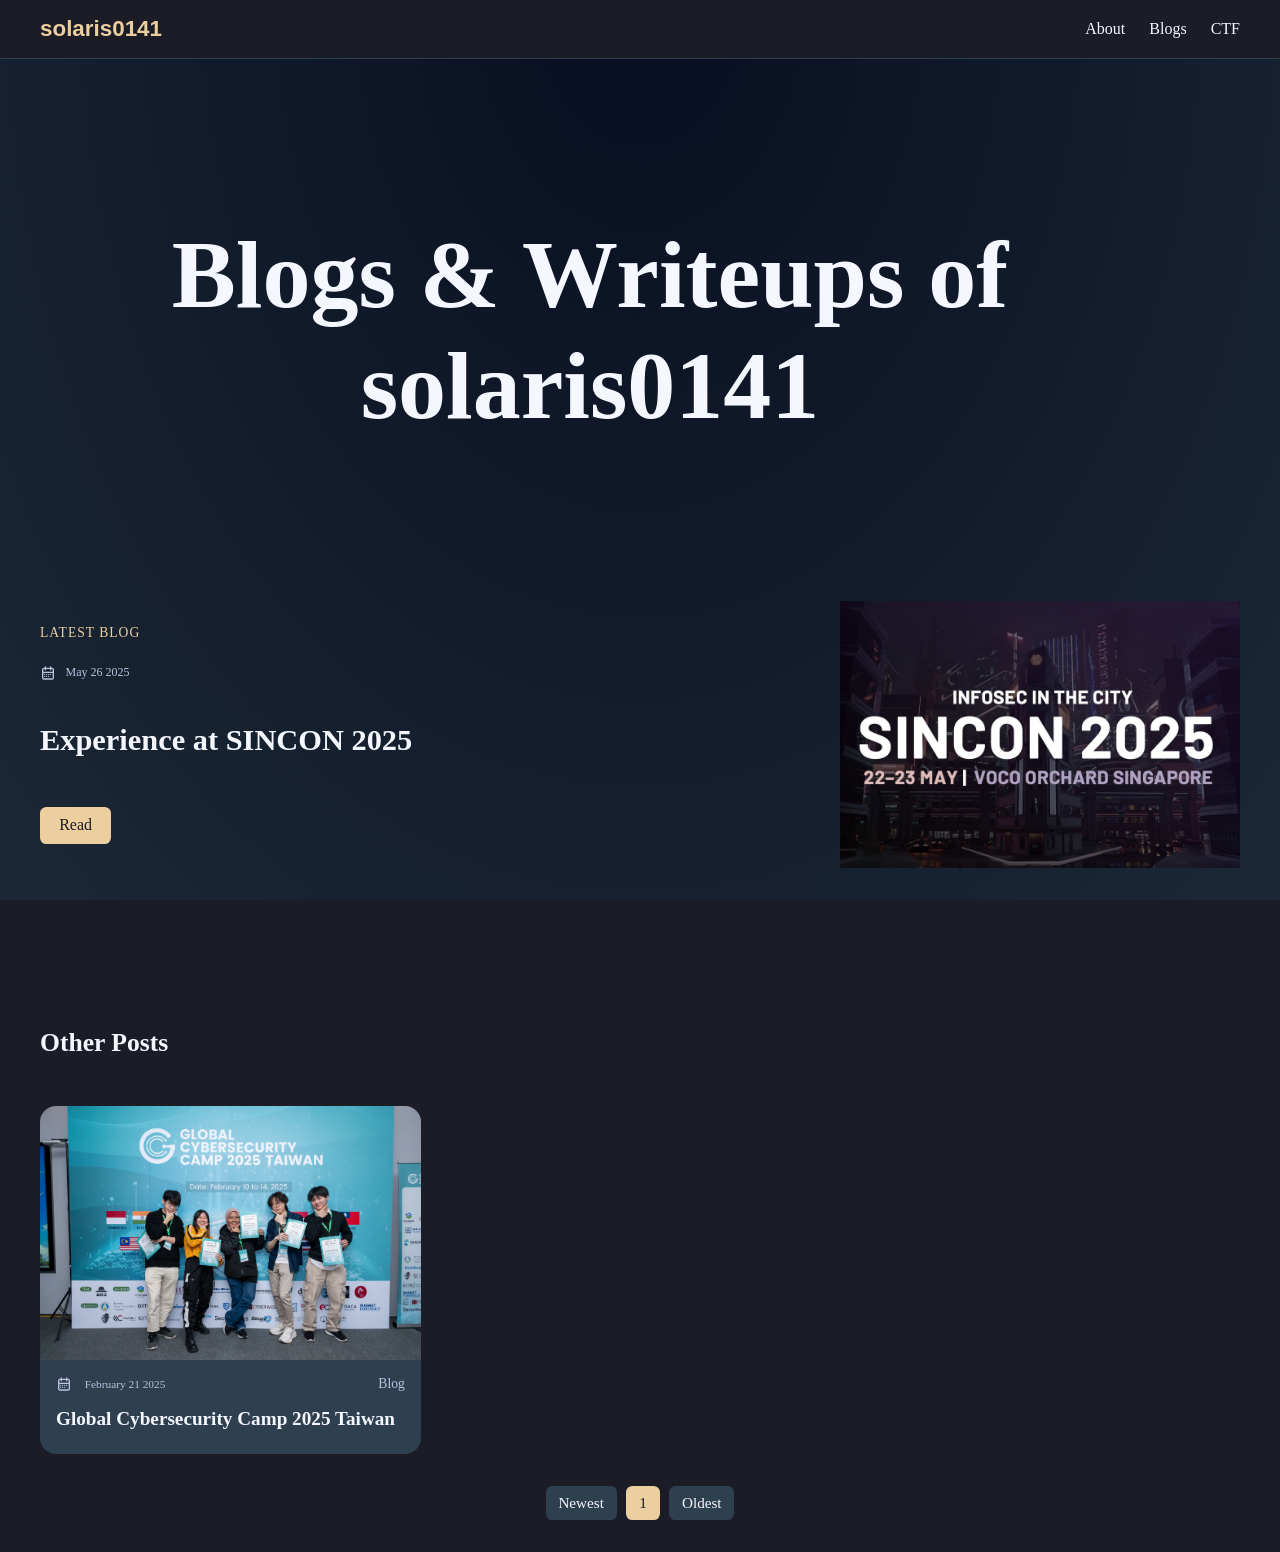
==== index.html @ daf8f8d0 "New website half done" ====
<!DOCTYPE html>
<html lang="en">
<head>
  <meta charset="UTF-8" />
  <meta name="viewport" content="width=device-width, initial-scale=1.0" />
  <title>solaris0141 | Blog</title>
  <link rel="stylesheet" href="css/blogmenustyle.css" />
  <link rel="stylesheet" href="css/satoshi.css" />
  <link rel="stylesheet" href="css/clash-display.css" />
</head>
<body>

  <div class="sky">
    <div class="star"></div>
    <div class="meteor-1 meteor"></div>
    <div class="meteor-2 meteor"></div>
    <div class="meteor-3 meteor"></div>
    <div class="meteor-4 meteor"></div>
    <div class="meteor-5 meteor"></div>
    <div class="meteor-6 meteor"></div>
    <div class="meteor-7 meteor"></div>
    <div class="meteor-8 meteor"></div>
    <div class="meteor-9 meteor"></div>
    <div class="meteor-10 meteor"></div>
    <div class="meteor-11 meteor"></div>
    <div class="meteor-12 meteor"></div>
    <div class="meteor-13 meteor"></div>
    <div class="meteor-14 meteor"></div>
    <div class="meteor-15 meteor"></div>
  </div>

  <header class="topbar">
    <div class="nav-container">
      <a href="#" class="logo">solaris0141</a>
      <button class="hamburger" aria-label="Menu">
        <svg xmlns="http://www.w3.org/2000/svg"
             width="24" height="24"
             viewBox="0 0 24 24" fill="none"
             stroke="currentColor" stroke-width="2"
             stroke-linecap="round"
             stroke-linejoin="round"
             class="icon icon-tabler-menu">
          <path stroke="none" d="M0 0h24v24H0z" fill="none"/>
          <path d="M4 8l16 0" />
          <path d="M4 16l16 0" />
        </svg>
      </button>
      <nav class="nav-links">
        <a href="#">About</a>
        <a href="../../blogmenu.html">Blogs</a>
        <a href="#">CTF</a>
      </nav>
    </div>
  </header>

  <main class="blog-container">
    <section class="hero">
      <h1 class="hero-title">Blogs & Writeups of solaris0141</h1>
    </section>
    <section id="featured-post" class="featured-post"></section>
    <section class="other-posts-header">
      <h2>Other Posts</h2>
    </section>
    <section id="blog-list" class="blog-grid"></section>
    <div id="pagination-controls" class="pagination-controls"></div>
  </main>

  <script src="js/blogData.js"></script>
  <script src="js/blogmenuscript.js"></script>
  <script>
    document.querySelector('.hamburger').addEventListener('click', () => {
      document.querySelector('.nav-links').classList.toggle('show');
    });
  </script>
</body>
</html>
---- css/blogmenustyle.css ----
:root {
  --bg: #1C1C27;
  --card-bg: #2E3F50;
  --primary: #EBCF9F;
  --secondary: #BAC0DE;
  --text: #f5f7ff;
  --accent: #FFBA42;
}

body {
  background: var(--bg);
  color: var(--text);
  position: relative;
  overflow-x: hidden;
  margin: 0;
  font-family: 'Satoshi-Regular', sans-serif;
}

/* Sky Background */
.sky {
  position: fixed; 
  top: 0; 
  left: 0;
  width: 100%; 
  height: 100%;
  background-image: radial-gradient(ellipse at top, #080e21 0%, #1b2735 95%);
  overflow: hidden; 
  z-index: -1;
}

.star {
  position: absolute; 
  width: 1px; 
  height: 1px; 
  background: transparent;
  box-shadow: 100px 200px #fff,;
}

.meteor {
  position: absolute;
  width: 300px;
  height: 1px;
  transform: rotate(-45deg);
  background-image: linear-gradient(to right, #fff, rgba(255,255,255,0));
  opacity: 0; /* Hide the stars before they can move */
  animation: meteor 4s linear infinite;
}

.meteor::before {
  content: ""; position: absolute; width: 4px; height: 5px;
  border-radius: 50%; margin-top: -2px;
  background: rgba(255,255,255,0.7);
  box-shadow: 0 0 15px 3px #fff;
}

@keyframes meteor {
  0%   { 
    opacity:   0;            
    margin-top:   -300px;
    margin-right: -300px;
  }
  3%   {
    opacity: 1;              
  }
  12%  {
    opacity: 0;
  }
  15%  {
    margin-top:   300px;
    margin-left: -600px;
    opacity:     0;
  }
  100% { 
    opacity: 0; 
  }
}
/* Meteor positions */
.meteor-1 { top:20%; left:10%; animation:meteor 4s linear infinite; }
.meteor-2 { top:30%; left:25%; animation:meteor 3.5s linear infinite 1s; }
.meteor-3 { top:40%; left:40%; animation:meteor 5s linear infinite 2s; }
.meteor-4 { top:50%; left:55%; animation:meteor 4.5s linear infinite 0.5s; }
.meteor-5 { top:60%; left:70%; animation:meteor 3.2s linear infinite 1.2s; }
.meteor-6 { top:15%; left:80%; animation:meteor 4.8s linear infinite 0.8s; }
.meteor-7 { top:25%; left:60%; animation:meteor 3.9s linear infinite 2.1s; }
.meteor-8 { top:35%; left:30%; animation:meteor 4.3s linear infinite 1.5s; }
.meteor-9 { top:45%; left:45%; animation:meteor 3.7s linear infinite 0.3s; }
.meteor-10 { top:55%; left:20%; animation:meteor 5.2s linear infinite 2.5s; }
.meteor-11 { top:65%; left:35%; animation:meteor 4.1s linear infinite 1.8s; }
.meteor-12 { top:75%; left:50%; animation:meteor 3.4s linear infinite 0.6s; }
.meteor-13 { top:85%; left:65%; animation:meteor 4.6s linear infinite 2.3s; }
.meteor-14 { top:10%; left:15%; animation:meteor 3.8s linear infinite 1.1s; }
.meteor-15 { top:90%; left:85%; animation:meteor 5.0s linear infinite 0.9s; }

/* Top Bar */
.topbar { 
  background: var(--bg); 
  border-bottom: 1px solid var(--card-bg); 
  position: sticky; 
  top: 0; 
  z-index: 100; 
}

.nav-container {
  max-width: 1200px;
  margin: 0 auto;
  display: flex;
  justify-content: space-between;
  align-items: center;
  padding: 1rem;
}
.logo {
  font-size: 1.4rem;
  font-weight: bold;
  color: var(--primary);
  text-decoration: none;
}
.hamburger {
  display: none;
  background: none;
  border: none;
  color: var(--text);
  cursor: pointer;
}
.nav-links {
  display: flex;
  gap: 1.5rem;
}
.nav-links a {
  color: var(--text);
  text-decoration: none;
  font-family: "Satoshi-Bold";
  transition: color 0.2s;
}
.nav-links a:hover {
  color: var(--accent);
}

/* Main Container */
.blog-container {
  max-width: 1200px;
  margin: 2rem auto;
  padding: 0 1rem;
}

.hero {
  margin-top: 10rem;
  margin-bottom: 10rem;
  text-align: center;
}
.hero-title {
  font-size: clamp(2.5rem, 10vw, 6rem);
  font-family: "Satoshi-Variable";
  font-weight: 750;
  color: var(--text);
  max-width: 1100px;
}

/* Featured Post */
.featured-post {
  display: flex;
  flex-wrap: wrap;
  align-items: center;
  background: none;
  border-radius: 1rem;
  margin-bottom: 2.5rem;
  gap: 2rem;
}
.featured-text {
  display: flex;
  flex-direction: column;
  gap: 1.0rem;
  flex: 1 1 55%;
}
.featured-tag {
  font-size: 0.85rem;
  font-family: "Satoshi-Bold";
  letter-spacing: 1px;
  color: var(--primary);
  text-transform: uppercase;
  margin-bottom: 0.5rem;
  display: inline-block;
}
.featured-text h2 {
  font-size: 1.9rem;
  line-height: 1.2;
  margin-bottom: 2rem;
  font-family: "Satoshi-Regular";
}
.featured-date-row {
  display: inline-flex;
  align-items: center;
  gap: 0.6rem;
  color: var(--secondary);
  font-size: 0.9rem;
  font-family: "Satoshi-Bold";
}
.featured-date-row .icon { width: 1rem; height: 1rem; }

.featured-title a {
  pointer-events: none;        /* no clicks */
  color: inherit;              /* look like normal text */
  text-decoration: none;       /* no underline on hover */
  cursor: default;
}


.featured-button {
  background: var(--primary);
  color: var(--bg);
  padding: 0.6rem 1.2rem;
  border-radius: 0.4rem;
  font-family: "Satoshi-Regular";
  text-decoration: none;
  transition: opacity 0.2s;
  align-self: flex-start;
}
.featured-button:hover { opacity: 0.8; }
.featured-image {
  flex: 1 1 40%;
  max-width: 400px;
}

.other-posts-header {
  margin: 10rem 0 3rem;           
  text-align: left;
}

.other-posts-header h2 {
  font-size: 1.6rem;              
  font-family: "Satoshi-Regular";      
}

/* Blog Grid */
.blog-grid {
  display: grid;
  grid-template-columns: repeat(auto-fill, minmax(280px, 1fr));
  gap: 1.8rem;
}
.blog-card {
  background: var(--card-bg);
  border-radius: 1rem;
  overflow: hidden;
  display: flex;
  flex-direction: column;
  justify-content: space-between;
}
.blog-card img {
  width: 100%;
  aspect-ratio: 3/2;
  object-fit: cover;
  display: block;
}
.blog-card .date-row .info {
  display: flex;
  align-items: center;
  gap: 0.6rem;  
}
.blog-card .date-row .post-type {
  margin-left: auto;
}
.image-crop-3-2 {
  width: 100%;
  position: relative;
  padding-top: calc(2 / 3 * 100%); /* 3:2 ratio = 66.66% padding */
  overflow: hidden;
}
.image-crop-3-2 img {
  position: absolute;
  top:   0;
  left:  0;
  width: 100%;
  height: 100%;
  object-fit: cover;
}
.blog-card-inner {
  padding: 1rem;
  display: flex;
  flex-direction: column;
}
.date-row {
  display: flex;
  justify-content: space-between;
  align-items: center;
  font-size: 0.85rem;
  font-family: "Satoshi-Regular";
  color: var(--secondary);
  margin-bottom: 0.5rem;
}
.date-row .info {
  display: flex;
  align-items: center;
  gap: 0.6rem;
}
.date-row .icon {
  display: inline-flex;      
  margin-right: 0.4rem;      
}
.date-row .icon svg {
  width: 1rem;
  height: 1rem;
}
.date-row small {
  margin: 0;
}

.post-title {
  margin: 0.5rem 0;
  font-size: 1.2rem;
  font-family: "Satoshi-Regular";
}
.post-title a {
  color: var(--text);
  text-decoration: none;
  transition: text-decoration 0.2s;
}
.post-title a:hover { text-decoration: underline; color: var(--accent); }

/* Pagination */
.pagination-controls {
  display: flex;
  flex-wrap: wrap;
  justify-content: center;
  gap: 0.6rem;
  margin: 2rem 0;
}
.pagination-controls button {
  background: var(--card-bg);
  border: none;
  border-radius: 0.4rem;
  padding: 0.5rem 0.8rem;
  cursor: pointer;
  font-size: 0.95rem;
  font-family: "Satoshi-Regular";
  color: var(--text);
  transition: background 0.2s;
}
.pagination-controls button.active {
  background: var(--primary);
  color: var(--bg);
}
.pagination-controls button:hover:not(.active) { background: var(--accent); color: var(--bg); }

/* Responsive */
@media (max-width: 768px) {
  .featured-post { flex-direction: column; text-align: center; }
  .featured-image { max-width: 100%; margin-top: 1rem; }
}

@media (max-width: 480px) {
  .featured-text h2 { font-size: 1.5rem; }
}

/* ===== MOBILE: up to 425px – tablet style + featured shown ===== */
@media (max-width: 425px) {

  .hamburger {
    display: block;
  }
  .nav-links {
    display: none;
    flex-direction: column;
    position: absolute;
    top: 100%;
    right: 0.5rem;                  
    background: var(--bg);           
    box-shadow: 0 4px 12px rgba(0,0,0,0.6);
    padding: 0.75rem 1rem;           
    border-radius: 0.5rem;
  }
  .nav-links a {
    margin: 0;                        /* remove the global margin-left */
    padding: 0.5rem 0;                /* add some vertical breathing room */
    display: block;                   /* make the entire row clickable */
  }
  .nav-links a + a {
    border-top: 1px solid rgba(255,255,255,0.1);
  }
  .nav-links.show {
    display: flex;
  }
  #featured-post {
    display: flex;
    flex-direction: column;
    margin-bottom: 1.5rem;
  }

  .featured-text {
    display: flex;
    flex-direction: column;
    gap: 0.75rem;   /* adjust vertical spacing */
  }

  /* 2) hide the Read button */
  .featured-button {
    display: none;
  }

  /* 3) reorder: tag → date → title → image */
  .featured-tag {
    order: 1;
    align-self: center;
  }
  .featured-date-row {
    order: 2;
    width: 100%;
    justify-content: center;
    margin: 0;     /* resets any desktop margins */
    gap: 0.5rem;
  }
  .featured-title {
    order: 3;
    text-align: center;
  }
  .featured-title a {
    pointer-events: auto;       /* enable clicks on mobile */
    color: var(--text);
    text-decoration: none;
    font-size: 1.25rem;         /* bump if you like */
  }
  .featured-title a:hover {
    text-decoration: underline;
    color: var(--accent);
  }

  .featured-image {
    order: 4;
    margin-top: 1rem;
  }

  .blog-grid {
    grid-template-columns: 1fr;
  }
}

/* ===== tablet layout only: 426px up to 768px ===== */
@media (min-width: 426px) and (max-width: 768px) {

  /* stack everything in one column */
  .featured-post {
    display: flex;
    flex-direction: column;
  }

  .featured-text {
    /* smaller vertical gap on tablet if you want */
    display: flex;
    flex-direction: column;
    gap: 0.75rem;
  }

  /* 1) bring the date row immediately under the tag */
  .featured-tag {
    order: 1;
  }
  .featured-date-row {
    order: 2;
    margin: 0;
    gap: 0.5rem;

    justify-content: center;
  }

  .featured-title {
    order: 3;
  }

  .featured-image {
    order: 4;
    margin-top: 1rem;
  }

  .featured-button {
    display: none;
  }

  .featured-title a {
    pointer-events: auto;     
    color: var(--text);      
    text-decoration: none;    
    cursor: pointer;
  }
  .featured-title a:hover {
    text-decoration: underline;
    color: var(--accent);
  }
}
---- css/clash-display.css ----
/**
* @license
*
* Font Family: Clash Display
* Designed by: Indian Type Foundry
* URL: https://www.fontshare.com/fonts/clash-display
* © 2025 Indian Type Foundry
*
* Clash Display Extralight 
* Clash Display Light 
* Clash Display Regular 
* Clash Display Medium 
* Clash Display Semibold 
* Clash Display Bold 
* Clash Display Variable (Variable font)

*
*/
@font-face {
  font-family: 'ClashDisplay-Extralight';
  src: url('../fonts/ClashDisplay-Extralight.woff2') format('woff2'),
       url('../fonts/ClashDisplay-Extralight.woff') format('woff'),
       url('../fonts/ClashDisplay-Extralight.ttf') format('truetype');
  font-weight: 200;
  font-display: swap;
  font-style: normal;
}
@font-face {
  font-family: 'ClashDisplay-Light';
  src: url('../fonts/ClashDisplay-Light.woff2') format('woff2'),
       url('../fonts/ClashDisplay-Light.woff') format('woff'),
       url('../fonts/ClashDisplay-Light.ttf') format('truetype');
  font-weight: 300;
  font-display: swap;
  font-style: normal;
}
@font-face {
  font-family: 'ClashDisplay-Regular';
  src: url('../fonts/ClashDisplay-Regular.woff2') format('woff2'),
       url('../fonts/ClashDisplay-Regular.woff') format('woff'),
       url('../fonts/ClashDisplay-Regular.ttf') format('truetype');
  font-weight: 400;
  font-display: swap;
  font-style: normal;
}
@font-face {
  font-family: 'ClashDisplay-Medium';
  src: url('../fonts/ClashDisplay-Medium.woff2') format('woff2'),
       url('../fonts/ClashDisplay-Medium.woff') format('woff'),
       url('../fonts/ClashDisplay-Medium.ttf') format('truetype');
  font-weight: 500;
  font-display: swap;
  font-style: normal;
}
@font-face {
  font-family: 'ClashDisplay-Semibold';
  src: url('../fonts/ClashDisplay-Semibold.woff2') format('woff2'),
       url('../fonts/ClashDisplay-Semibold.woff') format('woff'),
       url('../fonts/ClashDisplay-Semibold.ttf') format('truetype');
  font-weight: 600;
  font-display: swap;
  font-style: normal;
}
@font-face {
  font-family: 'ClashDisplay-Bold';
  src: url('../fonts/ClashDisplay-Bold.woff2') format('woff2'),
       url('../fonts/ClashDisplay-Bold.woff') format('woff'),
       url('../fonts/ClashDisplay-Bold.ttf') format('truetype');
  font-weight: 700;
  font-display: swap;
  font-style: normal;
}
/**
* This is a variable font
* You can control variable axes as shown below:
* font-variation-settings: wght 700.0;
*
* available axes:
'wght' (range from 200.0 to 700.0
*/
@font-face {
  font-family: 'ClashDisplay-Variable';
  src: url('../fonts/ClashDisplay-Variable.woff2') format('woff2'),
       url('../fonts/ClashDisplay-Variable.woff') format('woff'),
       url('../fonts/ClashDisplay-Variable.ttf') format('truetype');
  font-weight: 200 700;
  font-display: swap;
  font-style: normal;
}
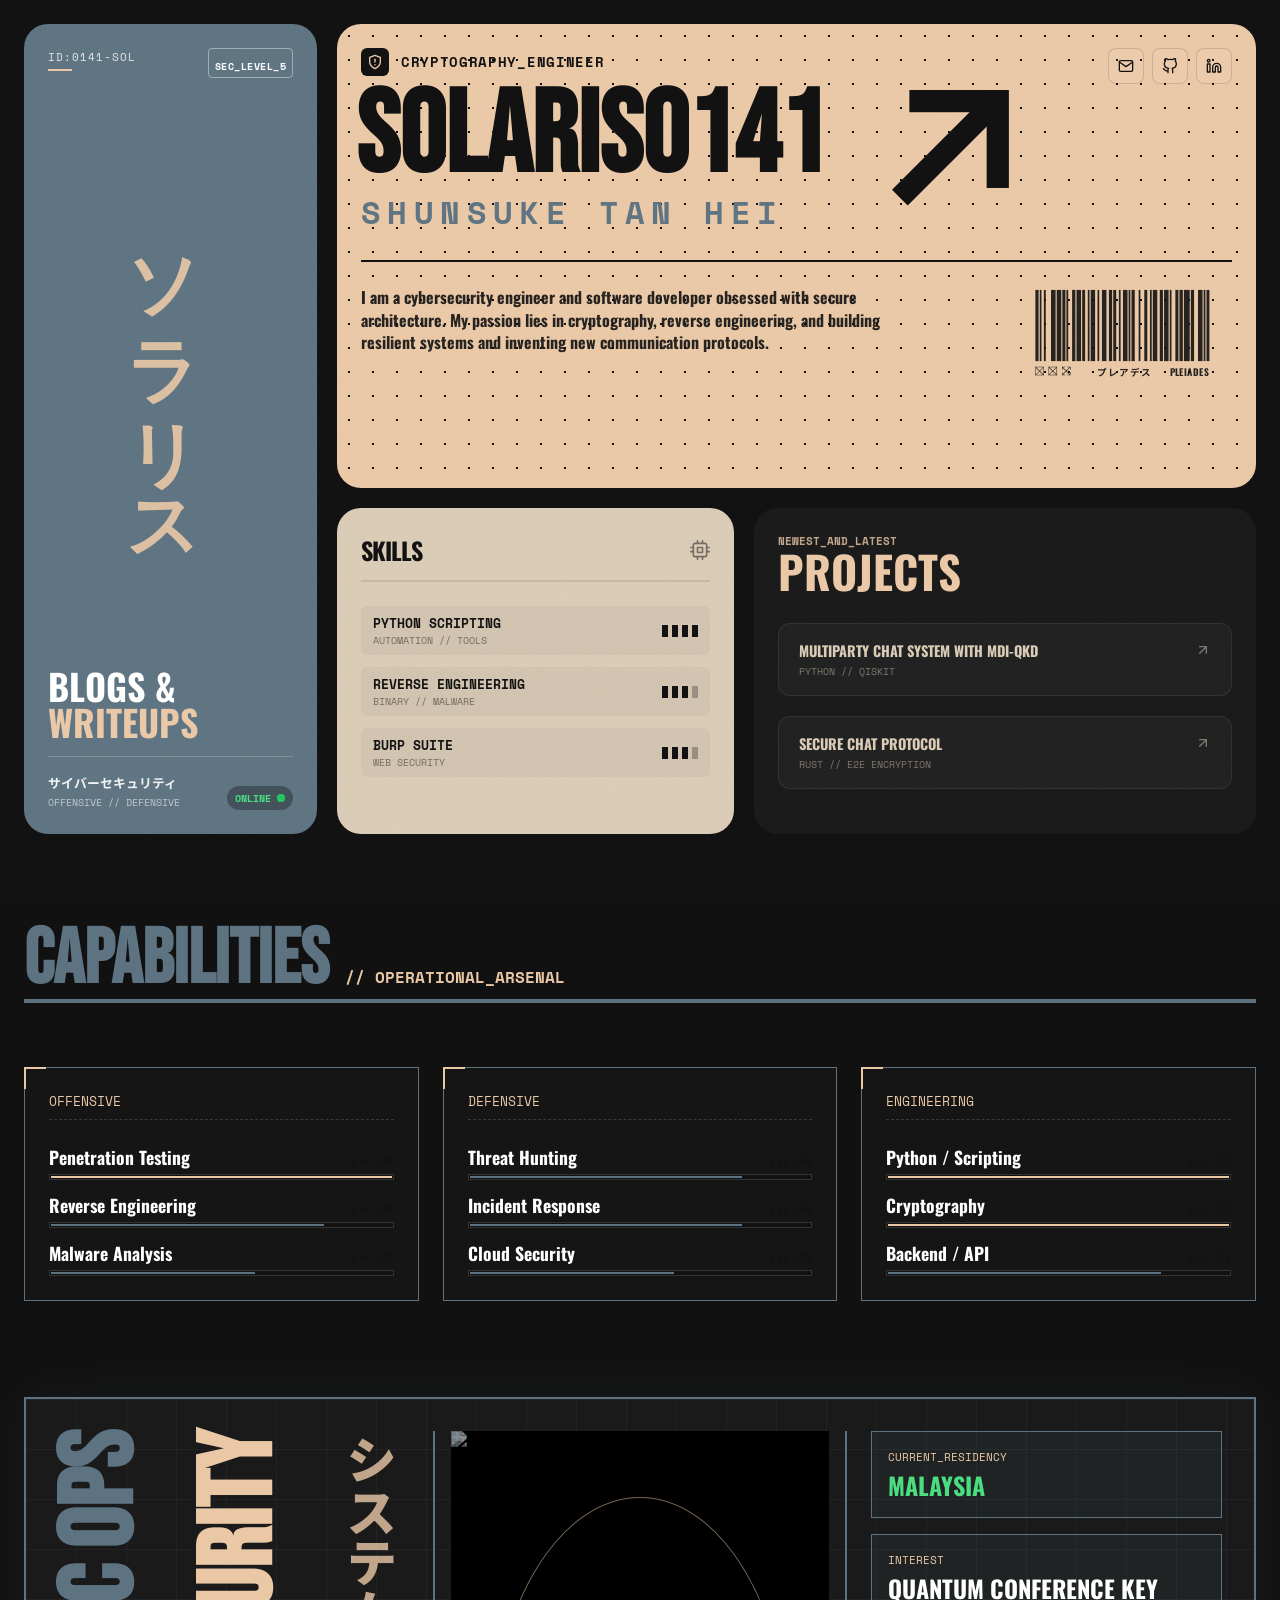
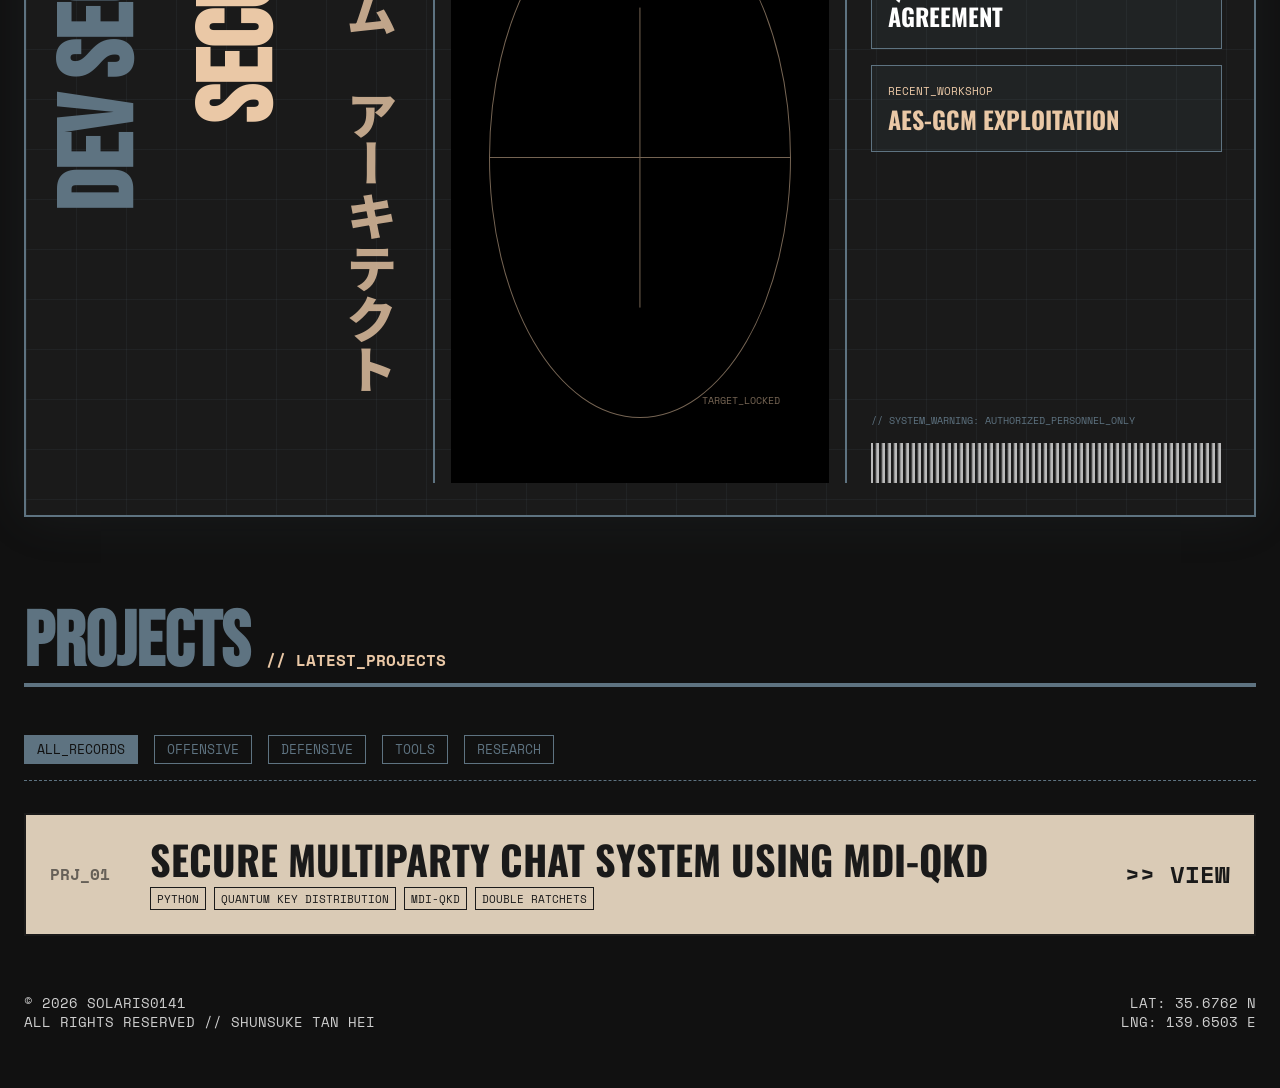
==== commit 87ff186c: "Big Design Change with new main index page and added IBOH2024 Writeup" ====
--- a/index.html
+++ b/index.html
@@ -1,79 +1,499 @@
 <!DOCTYPE html>
 <html lang="en">
-<head>
-  <meta charset="UTF-8" />
-  <meta name="viewport" content="width=device-width, initial-scale=1.0" />
-  <title>solaris0141 | Blog</title>
-  <link rel="stylesheet" href="css/blogmenustyle.css" />
-  <link rel="stylesheet" href="css/satoshi.css" />
-  <link rel="stylesheet" href="css/clash-display.css" />
-</head>
-<body>
-
-  <div class="sky">
-    <div class="star"></div>
-    <div class="meteor-1 meteor"></div>
-    <div class="meteor-2 meteor"></div>
-    <div class="meteor-3 meteor"></div>
-    <div class="meteor-4 meteor"></div>
-    <div class="meteor-5 meteor"></div>
-    <div class="meteor-6 meteor"></div>
-    <div class="meteor-7 meteor"></div>
-    <div class="meteor-8 meteor"></div>
-    <div class="meteor-9 meteor"></div>
-    <div class="meteor-10 meteor"></div>
-    <div class="meteor-11 meteor"></div>
-    <div class="meteor-12 meteor"></div>
-    <div class="meteor-13 meteor"></div>
-    <div class="meteor-14 meteor"></div>
-    <div class="meteor-15 meteor"></div>
-  </div>
-
-  <header class="topbar">
-    <div class="nav-container">
-      <a href="#" class="logo">solaris0141</a>
-      <button class="hamburger" aria-label="Menu">
-        <svg xmlns="http://www.w3.org/2000/svg"
-             width="24" height="24"
-             viewBox="0 0 24 24" fill="none"
-             stroke="currentColor" stroke-width="2"
-             stroke-linecap="round"
-             stroke-linejoin="round"
-             class="icon icon-tabler-menu">
-          <path stroke="none" d="M0 0h24v24H0z" fill="none"/>
-          <path d="M4 8l16 0" />
-          <path d="M4 16l16 0" />
-        </svg>
-      </button>
-      <nav class="nav-links">
-        <a href="#">About</a>
-        <a href="../../blogmenu.html">Blogs</a>
-        <a href="#">CTF</a>
-      </nav>
+  <head>
+    <meta charset="UTF-8" />
+    <meta name="viewport" content="width=device-width, initial-scale=1.0, maximum-scale=1.0, user-scalable=no" />
+    <title>Solaris0141 | Cybersecurity Engineer</title>
+    
+    <link rel="stylesheet" href="css/styles.css">
+    
+    <!-- Fonts -->
+    <link rel="preconnect" href="https://fonts.googleapis.com">
+    <link rel="preconnect" href="https://fonts.gstatic.com" crossorigin>
+    <link href="https://fonts.googleapis.com/css2?family=Bebas+Neue&family=Oswald:wght@400;500;700&family=Noto+Sans+JP:wght@400;700;900&family=Space+Mono:ital,wght@0,400;0,700;1,400&display=swap" rel="stylesheet">
+  </head>
+  <body>
+    
+    <!-- SVG Filters & Noise -->
+    <div class="noise-container">
+      <svg width="100%" height="100%">
+        <filter id="noise">
+          <feTurbulence type="fractalNoise" baseFrequency="0.65" numOctaves="3" stitchTiles="stitch" />
+        </filter>
+        <rect width="100%" height="100%" filter="url(#noise)" />
+      </svg>
     </div>
-  </header>
-
-  <main class="blog-container">
-    <section class="hero">
-      <h1 class="hero-title">Blogs & Writeups of solaris0141</h1>
-    </section>
-    <section id="featured-post" class="featured-post"></section>
-    <section class="other-posts-header">
-      <h2>Other Posts</h2>
-    </section>
-    <section id="blog-list" class="blog-grid"></section>
-    <div id="pagination-controls" class="pagination-controls"></div>
-  </main>
-
-  <script src="js/blogData.js"></script>
-  <script src="js/blogmenuscript.js"></script>
-  <script>
-    document.querySelector('.hamburger').addEventListener('click', () => {
-      document.querySelector('.nav-links').classList.toggle('show');
-    });
-  </script>
+
+    <!-- Scrollable Wrapper -->
+    <div class="page-wrapper">
+
+        <!-- === SECTION 1: BENTO GRID === -->
+        <div class="bento-grid">
+          
+          <!-- CARD 1: Profile (Left Strip) -->
+          <a href="blogmenu.html" class="card card-profile group profile-btn-link">
+             <div class="absolute inset-0 profile-bg"></div>
+             
+             <!-- Top Info -->
+             <div class="relative z-10 flex justify-between items-start w-full">
+                <div class="flex flex-col gap-1">
+                   <span class="font-mono profile-id">ID:0141-SOL</span>
+                   <div class="profile-deco-line"></div>
+                </div>
+                <div class="profile-badge">
+                   <span class="font-mono font-bold">SEC_LEVEL_5</span>
+                </div>
+             </div>
+
+             <!-- Vertical Japanese Name -->
+             <div class="relative z-10 flex-grow flex items-center justify-center w-full">
+                <h2 class="vertical-text font-black profile-jp-name">
+                   ソラリス
+                </h2>
+             </div>
+
+             <!-- Bottom Details -->
+             <div class="relative z-10 flex flex-col gap-4 w-full">
+                <div>
+                   <h3 class="text-uc font-bold leading-none profile-heading-1">Blogs &</h3>
+                   <h3 class="text-uc font-bold leading-none profile-heading-2">Writeups</h3>
+                </div>
+                
+                <div class="flex justify-between items-end profile-footer-line">
+                   <div class="flex flex-col">
+                      <span class="font-jp font-bold profile-role-jp">サイバーセキュリティ</span>
+                      <span class="font-mono text-uc profile-role-en">Offensive // Defensive</span>
+                   </div>
+                   
+                   <!-- Status Pill -->
+                   <div class="status-pill">
+                      <span class="font-mono text-uc font-bold status-text">Online</span>
+                      <div class="ping-container">
+                        <span class="ping-ring"></span>
+                        <span class="ping-dot"></span>
+                      </div>
+                   </div>
+                </div>
+             </div>
+          </a>
+
+          <!-- CARD 2: Hero Identity (Top Right) -->
+          <header class="card card-hero">
+             <!-- Social Buttons -->
+             <div class="socials-container">
+                <a href="mailto:contact@solaris.dev" class="social-btn" aria-label="Email">
+                   <svg class="icon icon-sm" viewBox="0 0 24 24"><path d="M4 4h16c1.1 0 2 .9 2 2v12c0 1.1-.9 2-2 2H4c-1.1 0-2-.9-2-2V6c0-1.1.9-2 2-2z"></path><polyline points="22,6 12,13 2,6"></polyline></svg>
+                </a>
+                <a href="https://github.com" target="_blank" class="social-btn" aria-label="GitHub">
+                   <svg class="icon icon-sm" viewBox="0 0 24 24"><path d="M9 19c-5 1.5-5-2.5-7-3m14 6v-3.87a3.37 3.37 0 0 0-.94-2.61c3.14-.35 6.44-1.54 6.44-7A5.44 5.44 0 0 0 20 4.77 5.07 5.07 0 0 0 19.91 1S18.73.65 16 2.48a13.38 13.38 0 0 0-7 0C6.27.65 5.09 1 5.09 1A5.07 5.07 0 0 0 5 4.77a5.44 5.44 0 0 0-1.5 3.78c0 5.42 3.3 6.61 6.44 7A3.37 3.37 0 0 0 9 18.13V22"></path></svg>
+                </a>
+                <a href="https://linkedin.com" target="_blank" class="social-btn" aria-label="LinkedIn">
+                   <svg class="icon icon-sm" viewBox="0 0 24 24"><path d="M16 8a6 6 0 0 1 6 6v7h-4v-7a2 2 0 0 0-2-2 2 2 0 0 0-2 2v7h-4v-7a6 6 0 0 1 6-6z"></path><rect x="2" y="9" width="4" height="12"></rect><circle cx="4" cy="4" r="2"></circle></svg>
+                </a>
+             </div>
+
+             <!-- Main Title Area -->
+             <div class="flex flex-col justify-start flex-grow min-h-0 pt-8 hero-content">
+                <div class="flex items-center gap-3 hero-tag-row">
+                   <div class="hero-icon-box">
+                      <svg class="icon icon-sm" viewBox="0 0 24 24">
+                        <path d="M12 22s8-4 8-10V5l-8-3-8 3v7c0 6 8 10 8 10z"></path>
+                        <path d="M12 8v4"></path>
+                        <path d="M12 16h.01"></path>
+                      </svg>
+                   </div>
+                   <span class="font-mono font-bold text-uc hero-tag-text">Cryptography_Engineer</span>
+                </div>
+                
+                <!-- Flex Row for Title Stack + New SVG Arrow -->
+                <div class="hero-layout-row">
+                    <div class="hero-text-col">
+                        <h1 class="text-uc hero-title">SOLARIS0141</h1>
+                        <div class="hero-subtitle">SHUNSUKE TAN HEI</div>
+                    </div>
+                    
+                    <!-- Arrow SVG -->
+                    <svg class="hero-arrow-svg" viewBox="0 0 150 150" style="overflow: visible;">
+                        <g id="layer1" transform="translate(-43.64, -118.21)">
+                            <rect style="fill:currentColor;fill-opacity:1;fill-rule:evenodd;stroke-width:0" id="rect1" width="104.37" height="23.65" x="62.15" y="118.23"/>
+                            <rect style="fill:currentColor;fill-opacity:1;fill-rule:evenodd;stroke-width:0" id="rect2" width="148.50" height="23.65" x="-127.96" y="189.67" transform="rotate(-45)"/>
+                            <rect style="fill:currentColor;fill-opacity:1;fill-rule:evenodd;stroke-width:0" id="rect3" width="104.37" height="23.65" x="-222.58" y="-168.14" transform="matrix(0,-1,-1,0,0,0)"/>
+                        </g>
+                    </svg>
+                </div>
+             </div>
+
+             <!-- Footer Stats Row -->
+             <div class="relative grid-footer">
+                 <div>
+                    <p class="font-bold hero-desc">
+                        I am a cybersecurity engineer and software developer obsessed with secure architecture. My passion lies in cryptography, reverse engineering, and building resilient systems and inventing new communication protocols.
+                    </p>
+                 </div>
+
+                 <!-- Barcode Graphic -->
+                 <div class="footer-graphic flex justify-end">
+                    <svg viewBox="0 10 105 64" fill="none" class="barcode-svg">
+                        <style> .svg-fill { fill: #111111; } </style>
+                        <g transform="translate(-1.31, -7.61)">
+                            <rect class="svg-fill" x="12.05" y="19.49" width="1.53" height="34.16"/>
+                            <rect class="svg-fill" x="14.14" y="19.49" width="0.83" height="34.16"/>
+                            <rect class="svg-fill" x="16.11" y="19.49" width="0.92" height="34.16"/>
+                            <rect class="svg-fill" x="19.55" y="19.49" width="2.19" height="34.16"/>
+                            <rect class="svg-fill" x="22.28" y="19.49" width="2.18" height="34.16"/>
+                            <rect class="svg-fill" x="24.98" y="19.49" width="1.47" height="34.16"/>
+                            <rect class="svg-fill" x="26.94" y="19.49" width="0.86" height="34.16"/>
+                            <rect class="svg-fill" x="29.66" y="19.49" width="1.57" height="34.16"/>
+                            <rect class="svg-fill" x="31.78" y="19.49" width="2.18" height="34.16"/>
+                            <rect class="svg-fill" x="34.50" y="19.49" width="1.41" height="34.16"/>
+                            <rect class="svg-fill" x="37.18" y="19.49" width="0.84" height="34.16"/>
+                            <rect class="svg-fill" x="38.57" y="19.49" width="2.13" height="34.16"/>
+                            <rect class="svg-fill" x="41.85" y="19.49" width="0.84" height="34.16"/>
+                            <rect class="svg-fill" x="43.97" y="19.49" width="2.18" height="34.16"/>
+                            <rect class="svg-fill" x="47.32" y="19.49" width="1.55" height="34.16"/>
+                            <rect class="svg-fill" x="49.40" y="19.49" width="1.42" height="34.16"/>
+                            <rect class="svg-fill" x="52.11" y="19.49" width="0.83" height="34.16"/>
+                            <rect class="svg-fill" x="54.07" y="19.49" width="2.18" height="34.16"/>
+                            <rect class="svg-fill" x="56.77" y="19.49" width="0.83" height="34.16"/>
+                            <rect class="svg-fill" x="58.16" y="19.49" width="1.57" height="34.16"/>
+                            <rect class="svg-fill" x="61.59" y="19.49" width="0.85" height="34.16"/>
+                            <rect class="svg-fill" x="64.30" y="19.49" width="1.44" height="34.16"/>
+                            <rect class="svg-fill" x="67.01" y="19.49" width="0.85" height="34.16"/>
+                            <rect class="svg-fill" x="68.37" y="19.49" width="2.17" height="34.16"/>
+                            <rect class="svg-fill" x="71.72" y="19.49" width="1.52" height="34.16"/>
+                            <rect class="svg-fill" x="73.79" y="19.49" width="2.17" height="34.16"/>
+                            <rect class="svg-fill" x="76.51" y="19.49" width="0.85" height="34.16"/>
+                            <rect class="svg-fill" x="79.21" y="19.49" width="1.47" height="34.16"/>
+                            <rect class="svg-fill" x="81.18" y="19.49" width="1.60" height="34.16"/>
+                            <rect class="svg-fill" x="83.29" y="19.49" width="2.79" height="34.16"/>
+                            <rect class="svg-fill" x="86.62" y="19.49" width="1.56" height="34.16"/>
+                            <rect class="svg-fill" x="90.07" y="19.49" width="2.18" height="34.16"/>
+                            <rect class="svg-fill" x="92.77" y="19.49" width="0.85" height="34.16"/>
+                            <rect class="svg-fill" x="94.14" y="19.49" width="1.41" height="34.16"/>
+                        </g>
+                        <text x="53.5" y="53" text-anchor="middle" class="svg-fill svg-jp">プレアデス</text>
+                        <text x="94.2" y="53" text-anchor="end" class="svg-fill svg-en">PLEIADES</text>
+                        
+                        <!-- Decor Elements -->
+                        <g transform="matrix(0.408 0 0 0.408 6.65 28.35)">
+                             <rect class="svg-fill" x="10" y="50" width="10" height="0.6"/>
+                             <rect class="svg-fill" x="10" y="59.4" width="10" height="0.6"/>
+                             <rect class="svg-fill" x="-60" y="10" width="10" height="0.6" transform="rotate(-90)"/>
+                             <rect class="svg-fill" x="-60" y="19.4" width="10" height="0.6" transform="rotate(-90)"/>
+                             <rect class="svg-fill" x="-34.7" y="49.1" width="12.9" height="0.8" transform="rotate(-45)"/>
+                             <rect class="svg-fill" x="43.1" y="27.9" width="12.9" height="0.8" transform="rotate(45)"/>
+                        </g>
+                        <g transform="matrix(0.408 0 0 0.408 12.97 28.35)">
+                             <rect class="svg-fill" x="10" y="50" width="10" height="0.6"/>
+                             <rect class="svg-fill" x="10" y="59.4" width="10" height="0.6"/>
+                             <rect class="svg-fill" x="-60" y="10" width="10" height="0.6" transform="rotate(-90)"/>
+                             <rect class="svg-fill" x="-60" y="19.4" width="10" height="0.6" transform="rotate(-90)"/>
+                             <rect class="svg-fill" x="-34.7" y="49.1" width="12.9" height="0.8" transform="rotate(-45)"/>
+                             <rect class="svg-fill" x="43.1" y="27.9" width="12.9" height="0.8" transform="rotate(45)"/>
+                        </g>
+                        <g transform="matrix(1.121 0 0 1.121 0.39 -5.90)">
+                            <path class="svg-fill" d="m 20.64,48.74 1.42,0 v 0.21 h -1.00 l 1.59,1.60 -0.19,0.19 -1.60,-1.60 v 0.96 h -0.21 z"/>
+                            <path class="svg-fill" d="m 24.28,48.74 -1.42,0 v 0.21 h 1.00 l -1.59,1.60 0.19,0.19 1.60,-1.60 v 0.96 h 0.21 z"/>
+                            <path class="svg-fill" d="m 20.64,52.38 1.42,-0 v -0.21 h -1.00 l 1.59,-1.60 -0.19,-0.19 -1.60,1.60 v -0.96 h -0.21 z"/>
+                            <path class="svg-fill" d="m 24.27,52.38 -0,-1.43 h -0.21 v 1.00 l -1.59,-1.60 -0.19,0.19 1.60,1.60 H 22.90 V 52.38 Z"/>
+                        </g>
+                    </svg>
+                 </div>
+             </div>
+          </header>
+
+          <!-- CARD 3: Skills (Bottom Middle) -->
+          <section class="card card-skills">
+             <div class="flex justify-between items-center skills-header-row">
+                <h3 class="font-black text-uc tracking-tight skills-title">SKILLS</h3>
+                <svg class="icon skills-icon" viewBox="0 0 24 24">
+                   <rect x="4" y="4" width="16" height="16" rx="2" ry="2"></rect>
+                   <path d="M9 9h6v6H9z"></path>
+                   <path d="M9 1v3M15 1v3M9 20v3M15 20v3M20 9h3M20 14h3M1 9h3M1 14h3"></path>
+                </svg>
+             </div>
+
+             <div class="flex flex-col flex-grow min-h-0 skills-container">
+                <!-- Skill Row 1 -->
+                <div class="flex items-center justify-between skill-item">
+                   <div class="flex flex-col">
+                      <span class="font-bold font-mono text-uc skill-name">Python Scripting</span>
+                      <span class="font-mono skill-desc">AUTOMATION // TOOLS</span>
+                   </div>
+                   <div class="flex gap-1">
+                      <div class="skill-dot"></div>
+                      <div class="skill-dot"></div>
+                      <div class="skill-dot"></div>
+                      <div class="skill-dot"></div>
+                   </div>
+                </div>
+
+                <!-- Skill Row 2 -->
+                <div class="flex items-center justify-between skill-item">
+                   <div class="flex flex-col">
+                      <span class="font-bold font-mono text-uc skill-name">Reverse Engineering</span>
+                      <span class="font-mono skill-desc">BINARY // MALWARE</span>
+                   </div>
+                   <div class="flex gap-1">
+                      <div class="skill-dot"></div>
+                      <div class="skill-dot"></div>
+                      <div class="skill-dot"></div>
+                      <div class="skill-dot faded"></div>
+                   </div>
+                </div>
+
+                 <!-- Skill Row 3 -->
+                <div class="flex items-center justify-between skill-item">
+                   <div class="flex flex-col">
+                      <span class="font-bold font-mono text-uc skill-name">Burp Suite</span>
+                      <span class="font-mono skill-desc">WEB SECURITY</span>
+                   </div>
+                   <div class="flex gap-1">
+                      <div class="skill-dot"></div>
+                      <div class="skill-dot"></div>
+                      <div class="skill-dot"></div>
+                      <div class="skill-dot faded"></div>
+                   </div>
+                </div>
+             </div>
+          </section>
+
+          <!-- CARD 4: Projects (Bottom Right) -->
+          <section class="card card-projects">
+
+             <div style="margin-bottom: 1rem;">
+                <h3 class="font-mono font-bold project-label">NEWEST_AND_LATEST</h3>
+                <h2 class="font-black text-uc leading-none project-heading">
+                   <span style="color: var(--c-beige);">PROJECTS</span>
+                </h2>
+             </div>
+
+             <div class="project-list">
+                <!-- Project 1 -->
+                <a href="#" class="project-item group">
+                   <div class="flex justify-between items-center">
+                      <span class="font-bold text-uc project-name">Multiparty Chat System with MDI-QKD</span>
+                      <svg class="icon icon-sm arrow-icon" viewBox="0 0 24 24">
+                         <line x1="7" y1="17" x2="17" y2="7"></line>
+                         <polyline points="7 7 17 7 17 17"></polyline>
+                      </svg>
+                   </div>
+                   <div class="font-mono project-desc">PYTHON // QISKIT</div>
+                </a>
+                
+                 <!-- Project 2 -->
+                <a href="#" class="project-item group">
+                   <div class="flex justify-between items-center">
+                      <span class="font-bold text-uc project-name">Secure Chat Protocol</span>
+                      <svg class="icon icon-sm arrow-icon" viewBox="0 0 24 24">
+                         <line x1="7" y1="17" x2="17" y2="7"></line>
+                         <polyline points="7 7 17 7 17 17"></polyline>
+                      </svg>
+                   </div>
+                   <div class="font-mono project-desc">RUST // E2E ENCRYPTION</div>
+                </a>
+             </div>
+          </section>
+          
+        </div>
+
+        <!-- Section: Skills and Capabilities === -->
+        <section class="capabilities-section">
+            <div class="section-header">
+                <h2 class="section-title">CAPABILITIES</h2>
+                <span class="section-subtitle">// OPERATIONAL_ARSENAL</span>
+            </div>
+
+            <div class="cap-grid">
+                <!-- Offensive -->
+                <div class="cap-card">
+                    <div class="cap-head">OFFENSIVE</div>
+                    <ul class="cap-list">
+                        <li class="cap-item">
+                            <div class="flex justify-between items-end">
+                                <span class="cap-name">Penetration Testing</span>
+                                <span class="font-mono" style="font-size: 0.7rem;">LVL.05</span>
+                            </div>
+                            <div class="cap-bar-container"><div class="cap-bar fill-100"></div></div>
+                        </li>
+                        <li class="cap-item">
+                            <div class="flex justify-between items-end">
+                                <span class="cap-name">Reverse Engineering</span>
+                                <span class="font-mono" style="font-size: 0.7rem;">LVL.04</span>
+                            </div>
+                            <div class="cap-bar-container"><div class="cap-bar fill-80"></div></div>
+                        </li>
+                        <li class="cap-item">
+                            <div class="flex justify-between items-end">
+                                <span class="cap-name">Malware Analysis</span>
+                                <span class="font-mono" style="font-size: 0.7rem;">LVL.03</span>
+                            </div>
+                            <div class="cap-bar-container"><div class="cap-bar fill-60"></div></div>
+                        </li>
+                    </ul>
+                </div>
+
+                <!-- Defensive -->
+                <div class="cap-card">
+                    <div class="cap-head">DEFENSIVE</div>
+                    <ul class="cap-list">
+                        <li class="cap-item">
+                            <div class="flex justify-between items-end">
+                                <span class="cap-name">Threat Hunting</span>
+                                <span class="font-mono" style="font-size: 0.7rem;">LVL.04</span>
+                            </div>
+                            <div class="cap-bar-container"><div class="cap-bar fill-80"></div></div>
+                        </li>
+                        <li class="cap-item">
+                            <div class="flex justify-between items-end">
+                                <span class="cap-name">Incident Response</span>
+                                <span class="font-mono" style="font-size: 0.7rem;">LVL.04</span>
+                            </div>
+                            <div class="cap-bar-container"><div class="cap-bar fill-80"></div></div>
+                        </li>
+                        <li class="cap-item">
+                            <div class="flex justify-between items-end">
+                                <span class="cap-name">Cloud Security</span>
+                                <span class="font-mono" style="font-size: 0.7rem;">LVL.03</span>
+                            </div>
+                            <div class="cap-bar-container"><div class="cap-bar fill-60"></div></div>
+                        </li>
+                    </ul>
+                </div>
+
+                <!-- Development -->
+                <div class="cap-card">
+                    <div class="cap-head">ENGINEERING</div>
+                    <ul class="cap-list">
+                        <li class="cap-item">
+                            <div class="flex justify-between items-end">
+                                <span class="cap-name">Python / Scripting</span>
+                                <span class="font-mono" style="font-size: 0.7rem;">LVL.05</span>
+                            </div>
+                            <div class="cap-bar-container"><div class="cap-bar fill-100"></div></div>
+                        </li>
+                        <li class="cap-item">
+                            <div class="flex justify-between items-end">
+                                <span class="cap-name">Cryptography</span>
+                                <span class="font-mono" style="font-size: 0.7rem;">LVL.05</span>
+                            </div>
+                            <div class="cap-bar-container"><div class="cap-bar fill-100"></div></div>
+                        </li>
+                        <li class="cap-item">
+                            <div class="flex justify-between items-end">
+                                <span class="cap-name">Backend / API</span>
+                                <span class="font-mono" style="font-size: 0.7rem;">LVL.04</span>
+                            </div>
+                            <div class="cap-bar-container"><div class="cap-bar fill-80"></div></div>
+                        </li>
+                    </ul>
+                </div>
+            </div>
+        </section>
+
+        <!-- Section: Flashy Design with Random Info-->
+        <section class="poster-section">
+            <div class="poster-grid-lines"></div>
+
+            <!-- Left Column Side -> Typography -->
+            <div class="poster-col-left">
+                <h2 class="big-vert-text">DEV SEC OPS</h2>
+                <h2 class="big-vert-text" style="color: var(--c-beige);">SECURITY</h2>
+                <div class="poster-kanji">
+                    <span>システム</span>
+                    <span>アーキテクト</span>
+                </div>
+            </div>
+
+            <!-- Middle Column Side Halftone Image -->
+            <div class="poster-col-mid">
+                <div class="halftone-box">
+                    <img src="https://picsum.photos/seed/hacker/600/800" class="halftone-img" alt="Profile">
+                    <div class="halftone-overlay"></div>
+                    <div class="target-overlay">
+                        <div class="target-crosshair" style="transform: rotate(0deg);"></div>
+                        <div class="target-crosshair" style="transform: rotate(90deg);"></div>
+                        <div style="position: absolute; bottom: 10px; right: 10px; font-family: var(--font-mono); font-size: 0.6rem; color: var(--c-beige);">TARGET_LOCKED</div>
+                    </div>
+                </div>
+            </div>
+
+            <!-- Right Column Side -> random data here i guess -->
+            <div class="poster-col-right">
+                <div class="flex flex-col gap-4">
+                    <div class="info-block">
+                       <span class="info-label">CURRENT_RESIDENCY</span>
+                       <span class="info-data" style="color: #4ade80;">MALAYSIA</span>
+                    </div>
+                    <div class="info-block">
+                       <span class="info-label">INTEREST</span>
+                       <span class="info-data">Quantum Conference Key Agreement</span>
+                    </div>
+                    <div class="info-block">
+                       <span class="info-label">RECENT_WORKSHOP</span>
+                       <span class="info-data" style="color: var(--c-beige);">AES-GCM Exploitation</span>
+                    </div>
+                </div>
+                
+                <div>
+                    <div style="font-family: var(--font-mono); font-size: 0.6rem; color: var(--c-slate); margin-bottom: 0.5rem;">
+                        // SYSTEM_WARNING: AUTHORIZED_PERSONNEL_ONLY
+                    </div>
+                    <div class="barcode-strip"></div>
+                </div>
+            </div>
+        </section>
+
+        <!-- Section: Projects -->
+        <section class="archives-section">
+            <div class="section-header">
+                <h2 class="section-title">PROJECTS</h2>
+                <span class="section-subtitle">// LATEST_PROJECTS</span>
+            </div>
+
+            <!-- Filtering Tag (TODO) -->
+            <div class="archive-filter">
+                 <button class="filter-btn active">ALL_RECORDS</button>
+                 <button class="filter-btn">OFFENSIVE</button>
+                 <button class="filter-btn">DEFENSIVE</button>
+                 <button class="filter-btn">TOOLS</button>
+                 <button class="filter-btn">RESEARCH</button>
+            </div>
+
+            <div class="archive-row">
+                <div class="archive-id">PRJ_01</div>
+                <div class="archive-main">
+                    <h3 class="archive-title">Secure Multiparty Chat System Using MDI-QKD</h3>
+                    <div class="archive-tags">
+                       <span class="archive-tag">Python</span>
+                       <span class="archive-tag">Quantum Key Distribution</span>
+                       <span class="archive-tag">MDI-QKD</span>
+                       <span class="archive-tag">Double Ratchets</span>
+                    </div>
+                </div>
+                <div class="archive-action">>> VIEW</div>
+                <div class="stamp">RESEARCH</div>
+            </div>
+
+            </div>
+         
+
+        </section>
+
+        <!-- Footer -->
+        <footer class="brutalist-footer">
+            <div class="footer-info-row">
+                <div class="font-mono footer-meta-text">
+                    © 2026 SOLARIS0141<br>
+                    ALL RIGHTS RESERVED // SHUNSUKE TAN HEI
+                </div>
+                <div class="font-mono text-uc footer-meta-text text-right">
+                    LAT: 35.6762 N<br>
+                    LNG: 139.6503 E
+                </div>
+            </div>
+        </footer>
+
+    </div>
 </body>
-</html>
-
-
-
+</html>
--- a/css/styles.css
+++ b/css/styles.css
@@ -0,0 +1,675 @@
+/* Variables */
+:root {
+  --c-bg: #111111;
+  --c-beige: #EAC8A6;
+  --c-light: #DACBB6;
+  --c-slate: #5E7381;
+  --c-dark: #1A1A1A;
+  --c-text: #111111;
+  --c-white: #ffffff;
+  
+  --font-main: 'Oswald', sans-serif;
+  --font-jp: 'Noto Sans JP', sans-serif;
+  --font-mono: 'Space Mono', monospace;
+  --font-bebas: 'Bebas Neue', sans-serif;
+  
+  --gap: 1.25rem;
+  --radius: 1.5rem;
+}
+
+* {
+  box-sizing: border-box;
+  margin: 0;
+  padding: 0;
+}
+
+html, body {
+  width: 100%;
+  height: auto;
+  min-height: 100vh;
+}
+
+body {
+  font-family: var(--font-main);
+  background-color: var(--c-bg);
+  color: var(--c-text);
+  overflow-x: hidden; 
+  padding: 1.5rem;
+  display: block; 
+  overflow-y: auto;
+}
+
+.page-wrapper {
+  max-width: 1600px;
+  margin: 0 auto;
+  display: flex;
+  flex-direction: column;
+  gap: 6rem;
+}
+
+/* Util (Pre setup)*/
+.font-jp { font-family: var(--font-jp); }
+.font-mono { font-family: var(--font-mono); }
+.text-uc { text-transform: uppercase; }
+.font-bold { font-weight: 700; }
+.font-black { font-weight: 900; }
+
+.leading-none { line-height: 1; }
+.leading-tight { line-height: 1.1; }
+.tracking-tight { letter-spacing: -0.04em; }
+
+.vertical-text {
+  writing-mode: vertical-rl;
+  -webkit-writing-mode: vertical-rl;
+  text-orientation: upright;
+  white-space: nowrap;
+}
+
+.flex { display: flex; }
+.flex-col { flex-direction: column; }
+.justify-between { justify-content: space-between; }
+.justify-center { justify-content: center; }
+.justify-start { justify-content: flex-start; }
+.justify-end { justify-content: flex-end; }
+.items-center { align-items: center; }
+.items-end { align-items: flex-end; }
+.items-start { align-items: flex-start; }
+.flex-grow { flex-grow: 1; }
+
+.gap-1 { gap: 0.25rem; }
+.gap-2 { gap: 0.5rem; }
+.gap-3 { gap: 0.75rem; }
+.gap-4 { gap: 1rem; }
+
+.relative { position: relative; }
+.absolute { position: absolute; }
+.inset-0 { top: 0; left: 0; right: 0; bottom: 0; }
+.z-10 { z-index: 10; }
+.z-20 { z-index: 20; }
+.z-50 { z-index: 50; }
+.h-full { height: 100%; }
+.w-full { width: 100%; }
+.pointer-events-none { pointer-events: none; }
+
+/* visuals */
+.noise-container { 
+    position: fixed; inset: 0; z-index: 50; 
+    pointer-events: none; opacity: 0.06; mix-blend-mode: overlay; 
+}
+
+.icon { width: 20px; height: 20px; stroke: currentColor; stroke-width: 2; fill: none; stroke-linecap: round; stroke-linejoin: round; }
+.icon-sm { width: 16px; height: 16px; }
+
+/* Profile Card */
+.profile-bg {
+  background-image: url('https://picsum.photos/seed/cyber/800/1200');
+  background-size: cover;
+  background-position: center;
+  opacity: 0.3;
+  filter: grayscale(100%) contrast(120%);
+  mix-blend-mode: multiply;
+  transition: transform 0.7s ease;
+}
+.card-profile:hover .profile-bg { transform: scale(1.05); }
+
+.profile-btn-link {
+    text-decoration: none; 
+    cursor: pointer;
+    width: 100%;
+    display: flex;
+    flex-direction: column; 
+    border: none;
+    user-select: none;
+    transition: transform 0.2s ease, box-shadow 0.2s ease;
+}
+
+.profile-btn-link:visited,
+.profile-btn-link:active,
+.profile-btn-link:focus {
+    color: var(--c-white);
+}
+
+.profile-btn-link:active {
+    transform: scale(0.98);
+}
+
+.profile-id { font-size: 0.7rem; opacity: 0.8; letter-spacing: 1px; }
+.profile-deco-line { height: 2px; width: 24px; background-color: var(--c-beige); }
+.profile-badge { border: 1px solid rgba(255,255,255,0.4); padding: 2px 6px; border-radius: 4px; }
+.profile-badge span { font-size: 0.6rem; letter-spacing: 0.05em; }
+.profile-jp-name { font-size: 4.5rem; color: var(--c-beige); line-height: 1; opacity: 0.9; }
+
+.profile-heading-1 { font-size: 2.25rem; }
+.profile-heading-2 { font-size: 2.25rem; color: var(--c-beige); }
+.profile-footer-line { border-top: 1px solid rgba(255,255,255,0.2); padding-top: 1rem; }
+.profile-role-jp { font-size: 0.8rem; opacity: 0.9; }
+.profile-role-en { font-size: 0.65rem; opacity: 0.6; margin-top: 2px; }
+
+.status-pill { background: rgba(0,0,0,0.3); padding: 4px 8px; border-radius: 12px; display: flex; align-items: center; gap: 6px; }
+.status-text { font-size: 0.65rem; color: #4ade80; }
+
+.ping-container { position: relative; width: 8px; height: 8px; display: flex; }
+.ping-ring {
+  position: absolute; width: 100%; height: 100%; border-radius: 50%;
+  background-color: #4ade80; opacity: 0.75; animation: ping 1.5s cubic-bezier(0, 0, 0.2, 1) infinite;
+}
+.ping-dot { position: relative; width: 100%; height: 100%; border-radius: 50%; background-color: #22c55e; }
+@keyframes ping { 75%, 100% { transform: scale(2); opacity: 0; } }
+
+/* Hero Card */
+.socials-container {
+  position: absolute; 
+  top: 1.5rem; 
+  right: 1.5rem; 
+  z-index: 20; 
+  display: flex; 
+  gap: 0.5rem;
+  transition: all 0.3s ease;
+}
+
+.social-btn {
+  display: flex;
+  align-items: center;
+  justify-content: center;
+  width: 36px;
+  height: 36px;
+  border: 1px solid rgba(17, 17, 17, 0.15);
+  border-radius: 8px;
+  color: var(--c-text);
+  transition: all 0.2s ease;
+  text-decoration: none;
+  background: rgba(255, 255, 255, 0.05);
+}
+.social-btn:hover {
+  background-color: var(--c-text);
+  color: var(--c-beige);
+  border-color: var(--c-text);
+  transform: translateY(-2px);
+}
+
+.hero-tag-row { margin-bottom: 0.5rem; }
+.hero-icon-box { background: #111; color: var(--c-beige); padding: clamp(4px, 1vw, 6px); border-radius: 6px; display: flex; align-items: center; }
+.hero-icon-box .icon { width: clamp(12px, 2.5vw, 16px); height: clamp(12px, 2.5vw, 16px); }
+.hero-tag-text { font-size: clamp(0.65rem, 2vw, 0.85rem); letter-spacing: 0.05em; }
+
+.hero-layout-row {
+    display: flex;
+    align-items: center;
+    gap: 1rem;
+    flex-wrap: wrap; 
+}
+
+.hero-text-col {
+    display: flex;
+    flex-direction: column;
+}
+
+.hero-title {
+  font-family: var(--font-bebas);
+  font-size: clamp(4rem, 9vw, 8rem);
+  line-height: 0.8;
+  margin-left: -5px;
+  margin-top: 0.5rem;
+  color: var(--c-text);
+  overflow-wrap: break-word; 
+}
+
+.hero-arrow-svg {
+    width: clamp(4rem, 11vw, 11rem);
+    height: clamp(4rem, 11vw, 11rem);
+    flex-shrink: 0;
+    margin-left: 50px;
+}
+
+.hero-subtitle {
+   font-size: clamp(1.2rem, 2.5vw, 2.5rem); 
+   color: var(--c-slate); 
+   letter-spacing: 0.2em; 
+   font-family: var(--font-mono); 
+   font-weight: 700; 
+   margin-top: 0.25rem;
+}
+
+.hero-desc { font-family: var(--font-main); font-size: clamp(0.85rem, 1.25vw, 1.35rem); line-height: 1.4; opacity: 0.9; max-width: 90%; }
+.svg-fill { fill: #111111; }
+.svg-jp { font-family: 'Noto Sans JP', sans-serif; font-weight: 700; font-size: 4.56px; letter-spacing: 0.1em; }
+.svg-en { font-family: 'Oswald', sans-serif; font-weight: 700; font-size: 4.56px; letter-spacing: 0.05em; }
+
+/* Skills Card */
+.skills-header-row { margin-bottom: clamp(0.5rem, 3vh, 1.5rem); border-bottom: 2px solid rgba(17,17,17,0.1); padding-bottom: 0.75rem; }
+.skills-title { font-size: 1.5rem; }
+.skills-icon { opacity: 0.5; }
+.skills-container { gap: clamp(0.25rem, 2vh, 0.75rem); }
+.skill-item { background: rgba(17,17,17,0.04); padding: 0.5rem 0.75rem; border-radius: 6px; }
+.skill-name { font-size: 0.8rem; }
+.skill-desc { font-size: 0.6rem; opacity: 0.5; }
+.skill-dot { width: 6px; height: 12px; background: #111; }
+.skill-dot.faded { opacity: 0.3; }
+
+/* Project Card */
+.project-label { font-size: 0.7rem; color: var(--c-beige); opacity: 0.8; }
+.project-heading { font-size: 2.8rem; }
+.project-list { 
+  display: flex; 
+  flex-direction: column;
+  gap: 1.25rem; 
+  flex-grow: 1;
+  justify-content: center; 
+  min-height: 0; 
+  padding-bottom: 0.5rem; 
+}
+.project-item {
+  display: block;
+  border: 1px solid rgba(218, 203, 182, 0.1);
+  background-color: rgba(255, 255, 255, 0.03);
+  padding: 1rem 1.25rem; 
+  border-radius: 0.75rem;
+  text-decoration: none;
+  color: inherit;
+  transition: all 0.2s;
+}
+.project-item:hover {
+  background-color: var(--c-light);
+  color: var(--c-text);
+  transform: translateX(4px);
+}
+.arrow-icon { opacity: 0.5; transition: all 0.2s; }
+.project-item:hover .arrow-icon { opacity: 1; transform: translate(2px, -2px); }
+.project-name { font-size: 0.9rem; }
+.project-desc { font-size: 0.65rem; opacity: 0.5; margin-top: 2px; }
+
+/* Below Bento Grid */
+.section-header {
+    display: flex;
+    align-items: baseline;
+    gap: 1rem;
+    margin-bottom: 2rem;
+    border-bottom: 4px solid var(--c-slate);
+    padding-bottom: 0.5rem;
+}
+.section-title {
+    font-family: var(--font-bebas);
+    font-size: clamp(3rem, 6vw, 5rem);
+    color: var(--c-slate);
+    line-height: 0.8;
+}
+.section-subtitle {
+    font-family: var(--font-mono);
+    color: var(--c-beige);
+    font-weight: 700;
+}
+
+/* Capabilities */
+.capabilities-section { width: 100%; display: flex; flex-direction: column; gap: 2rem; }
+.cap-grid { display: grid; grid-template-columns: repeat(3, 1fr); gap: 1.5rem; }
+.cap-card {
+    border: 1px solid var(--c-slate);
+    background: rgba(26, 26, 26, 0.5);
+    padding: 1.5rem;
+    display: flex; flex-direction: column; gap: 1rem;
+    position: relative;
+}
+.cap-card::before {
+    content: ""; position: absolute; top: -1px; left: -1px; width: 20px; height: 20px;
+    border-top: 2px solid var(--c-beige); border-left: 2px solid var(--c-beige);
+}
+.cap-head {
+    font-family: var(--font-mono); color: var(--c-beige); font-size: 0.8rem; text-transform: uppercase;
+    border-bottom: 1px dashed rgba(94, 115, 129, 0.4); padding-bottom: 0.5rem; margin-bottom: 0.5rem;
+}
+.cap-list { list-style: none; display: flex; flex-direction: column; gap: 0.75rem; }
+.cap-item { display: flex; flex-direction: column; gap: 0.25rem; }
+.cap-name { font-family: var(--font-main); font-size: 1.1rem; font-weight: 700; color: var(--c-white); }
+.cap-bar-container { width: 100%; height: 6px; background: #111; border: 1px solid #333; display: flex; padding: 1px; }
+.cap-bar { height: 100%; background: var(--c-slate); }
+.cap-bar.fill-100 { width: 100%; background: var(--c-beige); }
+.cap-bar.fill-80 { width: 80%; }
+.cap-bar.fill-60 { width: 60%; }
+
+/* Flashy Area */
+.poster-section {
+    width: 100%; min-height: 80vh; display: grid; grid-template-columns: 1fr 1fr 1fr; gap: 1rem;
+    position: relative; background-color: var(--c-dark); padding: 2rem; border: 2px solid var(--c-slate);
+    box-shadow: 0 0 50px rgba(94, 115, 129, 0.1);
+}
+.poster-grid-lines {
+    position: absolute; inset: 0; pointer-events: none;
+    background-image: linear-gradient(rgba(94, 115, 129, 0.1) 1px, transparent 1px), linear-gradient(90deg, rgba(94, 115, 129, 0.1) 1px, transparent 1px);
+    background-size: 50px 50px; z-index: 1;
+}
+.poster-col-left {
+    display: flex; flex-direction: row; justify-content: space-between; align-items: flex-start;
+    border-right: 2px solid var(--c-slate); padding-right: 1.5rem; position: relative; z-index: 2;
+}
+.big-vert-text {
+    font-family: var(--font-bebas); font-size: clamp(4rem, 8vw, 10rem); line-height: 0.8;
+    color: var(--c-slate); writing-mode: vertical-rl; text-orientation: mixed; transform: rotate(180deg);
+}
+.poster-kanji {
+    font-family: var(--font-jp); font-weight: 900; font-size: clamp(2rem, 4vw, 4rem);
+    color: var(--c-beige); writing-mode: vertical-rl; text-orientation: upright; opacity: 0.8;
+}
+.poster-col-mid { position: relative; display: flex; flex-direction: column; align-items: center; justify-content: center; z-index: 2; overflow: hidden; }
+.halftone-box { width: 100%; height: 100%; background: #000; position: relative; display: flex; align-items: center; justify-content: center; }
+.halftone-img { width: 100%; height: 100%; object-fit: cover; filter: grayscale(100%) contrast(150%) brightness(0.9); mix-blend-mode: luminosity; opacity: 0.6; }
+.halftone-overlay { position: absolute; inset: 0; background: radial-gradient(circle, var(--c-slate) 2px, transparent 2.5px); background-size: 6px 6px; mix-blend-mode: overlay; pointer-events: none; }
+.target-overlay { position: absolute; width: 80%; height: 80%; border: 1px solid var(--c-beige); border-radius: 50%; opacity: 0.5; display: flex; align-items: center; justify-content: center; }
+.target-crosshair { position: absolute; width: 100%; height: 1px; background: var(--c-beige); }
+.poster-col-right { display: flex; flex-direction: column; justify-content: space-between; padding-left: 1.5rem; border-left: 2px solid var(--c-slate); z-index: 2; }
+.info-block { border: 1px solid var(--c-slate); padding: 1rem; background: rgba(94, 115, 129, 0.1); }
+.info-label { font-family: var(--font-mono); font-size: 0.7rem; color: var(--c-beige); margin-bottom: 0.5rem; display: block; }
+.info-data { font-family: var(--font-main); font-size: 1.5rem; font-weight: 700; color: var(--c-white); text-transform: uppercase; line-height: 1; }
+.barcode-strip {
+    height: 40px; width: 100%;
+    background: repeating-linear-gradient(90deg, var(--c-white), var(--c-white) 2px, transparent 2px, transparent 4px, var(--c-white) 6px);
+    margin-top: 1rem; opacity: 0.7;
+}
+
+/* Archives */
+.archives-section { width: 100%; display: flex; flex-direction: column; gap: 1rem; }
+.archive-filter { display: flex; gap: 1rem; padding-bottom: 1rem; border-bottom: 1px dashed var(--c-slate); margin-bottom: 1rem; overflow-x: auto; flex-wrap: wrap;}
+.filter-btn { font-family: var(--font-mono); font-size: 0.8rem; color: var(--c-slate); background: transparent; border: 1px solid var(--c-slate); padding: 0.25rem 0.75rem; cursor: pointer; }
+.filter-btn.active { background: var(--c-slate); color: #111; }
+.archive-row {
+    display: grid; grid-template-columns: 100px 1fr auto; align-items: center;
+    border: 2px solid var(--c-dark); background: var(--c-light); color: var(--c-dark);
+    padding: 1.5rem; transition: all 0.2s cubic-bezier(0,0,0.2,1); cursor: pointer; position: relative;
+}
+.archive-row:hover { background: var(--c-dark); color: var(--c-beige); border-color: var(--c-beige); transform: scale(1.01); }
+.archive-id { font-family: var(--font-mono); font-weight: 700; opacity: 0.6; }
+.archive-main { display: flex; flex-direction: column; }
+.archive-title { font-family: var(--font-main); font-size: 2.5rem; font-weight: 700; text-transform: uppercase; line-height: 1; }
+.archive-tags { display: flex; gap: 0.5rem; margin-top: 0.5rem; }
+.archive-tag { font-family: var(--font-mono); font-size: 0.7rem; border: 1px solid currentColor; padding: 2px 6px; text-transform: uppercase; }
+.archive-action { font-family: var(--font-mono); font-size: 1.5rem; font-weight: 700; }
+.stamp {
+    position: absolute; right: 20%; top: 10%; border: 4px solid #ef4444; color: #ef4444; padding: 0.5rem 1rem;
+    font-family: var(--font-bebas); font-size: 2rem; transform: rotate(-15deg); opacity: 0; transition: opacity 0.3s; pointer-events: none;
+}
+.archive-row:hover .stamp { opacity: 0.8; }
+
+/* Brutalist Footer */
+.brutalist-footer {
+    border-top: 10px solid var(--c-text); 
+    padding-top: 2rem; 
+    padding-bottom: 2rem;
+    display: flex;
+    flex-direction: column;
+    gap: 0; 
+}
+
+.footer-info-row {
+    display: flex;
+    justify-content: space-between;
+    align-items: flex-end;
+    width: 100%;
+    padding-top: 1rem;
+}
+
+.footer-meta-text {
+    font-size: 0.85rem;
+    color: var(--c-white);
+    line-height: 1.4;
+    opacity: 0.8;
+}
+
+.text-right { text-align: right; }
+
+/* DESKTOP SIZING (> 1024px) */
+.bento-grid {
+  display: grid;
+  width: 100%;
+  grid-template-columns: repeat(12, 1fr);
+  grid-template-rows: repeat(12, 1fr);
+  gap: var(--gap);
+  height: 90vh;
+  min-height: 700px;
+}
+
+.card {
+  border-radius: var(--radius);
+  padding: 1.5rem;
+  overflow: hidden;
+  position: relative;
+  display: flex;
+  flex-direction: column;
+}
+
+.card-profile { background-color: var(--c-slate); color: var(--c-white); grid-column: span 3; grid-row: span 12; }
+.card-hero {
+    background-color: var(--c-beige); color: var(--c-text); grid-column: span 9; grid-row: span 7; transition: background-color 0.3s ease;
+    background-image: radial-gradient(#111 0.8px, transparent 0.8px); background-size: 24px 24px; background-position: 0 0;
+}
+.card-skills { background-color: var(--c-light); color: var(--c-text); grid-column: span 4; grid-row: span 5; }
+.card-projects { background-color: var(--c-dark); color: var(--c-light); grid-column: span 5; grid-row: span 5; }
+
+.card-hero .hero-content {
+    flex-grow: 0; 
+    margin-bottom: 0; 
+    padding-bottom: 0;
+}
+
+.grid-footer {
+    display: grid;
+    grid-template-columns: 1fr auto;
+    gap: clamp(1.5rem, 3vw, 4rem); 
+    align-items: start;
+    width: 100%;
+    margin-top: 1.5rem; 
+    border-top: 2px solid #111;
+    padding-top: 1.5rem;
+}
+
+.footer-graphic {
+    opacity: 0.9;
+    width: clamp(150px, 19vw, 360px);
+    height: auto;
+    flex-shrink: 0;
+}
+.barcode-svg { width: 90%; height: auto; overflow: visible; }
+
+/* TABLET SIZING*/
+@media (max-width: 768px) {
+  .bento-grid {
+    height: auto; 
+    min-height: 0;
+    display: grid;
+    grid-template-columns: 1fr 1fr;
+    grid-template-rows: auto auto auto;
+    grid-template-areas: 
+      "hero hero"
+      "profile skills"
+      "profile projects";
+    gap: 1rem;
+  }
+
+  .card-hero {
+    grid-area: hero;
+    grid-column: 1 / -1 !important;
+    grid-row: 1 !important;
+    min-height: 0;
+    padding-bottom: 2rem;
+  }
+  
+  .card-hero .hero-content {
+    flex-grow: 0;
+    margin-bottom: 0;
+  }
+  
+  .grid-footer {
+      margin-top: 1.5rem; 
+      padding-top: 1.5rem; 
+  }
+  
+  .hero-title { font-size: clamp(4rem, 5.5rem, 6rem); line-height: 0.85; }
+  .hero-arrow-svg { width: 5rem; height: 5rem; }
+
+  .card-profile { grid-area: profile; grid-column: 1 / 2 !important; grid-row: 2 / 4 !important; height: 100%; min-height: 600px; }
+  .card-skills { grid-area: skills; grid-column: 2 / 3 !important; grid-row: 2 / 3 !important; height: 100%; min-height: 300px; }
+  .card-projects { grid-area: projects; grid-column: 2 / 3 !important; grid-row: 3 / 4 !important; height: 100%; min-height: 300px; }
+
+  .cap-grid { grid-template-columns: 1fr; }
+
+  /* Poster Section Tablet */
+  .poster-section { 
+      grid-template-columns: 1fr; 
+      grid-template-rows: auto auto auto; 
+      gap: 0; 
+      padding: 1.5rem;
+  }
+  .poster-col-left { 
+      border-right: none; 
+      border-bottom: 2px solid var(--c-slate); 
+      padding-right: 0; 
+      padding-bottom: 1.5rem; 
+      flex-direction: column; 
+      align-items: flex-start;
+      justify-content: flex-start;
+      gap: 0.5rem;
+  }
+  .poster-col-mid { 
+      height: 300px; 
+      border-bottom: 2px solid var(--c-slate);
+  }
+  .poster-col-right { 
+      border-left: none; 
+      border-top: none; 
+      padding-left: 0; 
+      padding-top: 1.5rem; 
+  }
+
+  .big-vert-text { 
+      writing-mode: horizontal-tb; 
+      transform: none; 
+      font-size: clamp(3.5rem, 10vw, 5rem); 
+      width: 100%;
+      line-height: 0.85;
+  }
+
+  .poster-kanji { 
+      writing-mode: horizontal-tb; 
+      font-size: clamp(1.5rem, 4vw, 2rem); 
+      margin-top: 0.5rem;
+      display: flex;
+      gap: 1rem;
+  }
+
+  /* Archive Tablet */
+  .archive-row { grid-template-columns: 1fr; gap: 1rem; }
+  .archive-id { font-size: 0.8rem; }
+  .archive-title { font-size: 1.8rem; }
+}
+
+/* MOBILE SIZING (< 600px)*/
+@media (max-width: 600px) {
+  .bento-grid {
+    display: flex;
+    flex-direction: column;
+    gap: 1rem;
+  }
+  
+  .card { min-height: auto; padding: 1.5rem; }
+  
+  /* Reset Card Orders */
+  .card-hero { order: 1; }
+  .card-skills { order: 2; }
+  .card-projects { order: 3; }
+  .card-profile { order: 4; }
+  
+  .card-hero, .card-profile, .card-skills, .card-projects {
+      grid-column: auto !important;
+      grid-row: auto !important;
+      width: 100%;
+  }
+  
+  .card-hero {
+    min-height: auto;
+    position: relative;
+    padding-bottom: 1.5rem;
+  }
+  
+  .hero-desc {
+      width: 100%;
+      max-width: none;
+      margin-bottom: 0;
+      font-size: clamp(0.55rem, 1vw, 1.05rem);
+  }
+
+  .grid-footer {
+      display: grid;
+      grid-template-columns: 1fr auto;
+      gap: clamp(1.5rem, 3vw, 4rem); 
+      align-items: start;
+      width: 100%;
+      margin-top: 1rem; 
+      border-top: 2px solid #111;
+      padding-top: 1rem;
+      padding-bottom: 0;
+  }
+  
+  .section-subtitle {
+    font-size: clamp(0.6rem, 0.62rem, 0.7rem);
+    font-family: var(--font-mono);
+    color: var(--c-beige);
+    font-weight: 700;
+  }
+
+  .footer-graphic {
+      opacity: 0.9;
+      width: clamp(150px, 19vw, 360px);
+      height: auto;
+      flex-shrink: 0;
+      margin-top: 1rem; 
+  }
+  
+  .socials-container {
+      position: absolute;
+      top: 1.5rem; 
+      right: 1.5rem; 
+      z-index: 20; 
+      display: flex; 
+      flex-direction: column;
+      gap: 0.5rem;
+      transition: all 0.3s ease;
+  }
+  
+  .hero-title {
+      font-size: 15vw !important; 
+      line-height: 0.85;
+      margin-left: 0; 
+  }
+  
+  .hero-subtitle {
+      font-size: 4.5vw !important; 
+  }
+
+  .hero-arrow-svg {
+      display: none;
+  }
+
+  .card-skills, .card-projects { min-height: auto; }
+  .card-profile { height: 80vh; min-height: 500px; }
+    .brutalist-footer { 
+      padding-top: 2rem;
+      gap: 1rem;
+  }
+
+  .footer-giant-row {
+      flex-direction: column;
+  }
+  
+  .footer-giant-text { 
+      font-size: 25vw; 
+      line-height: 0.8;
+  }
+  
+  .footer-info-row {
+      flex-direction: column;
+      align-items: flex-start;
+      gap: 1rem;
+  }
+  
+  .text-right { text-align: left; }
+
+}
+
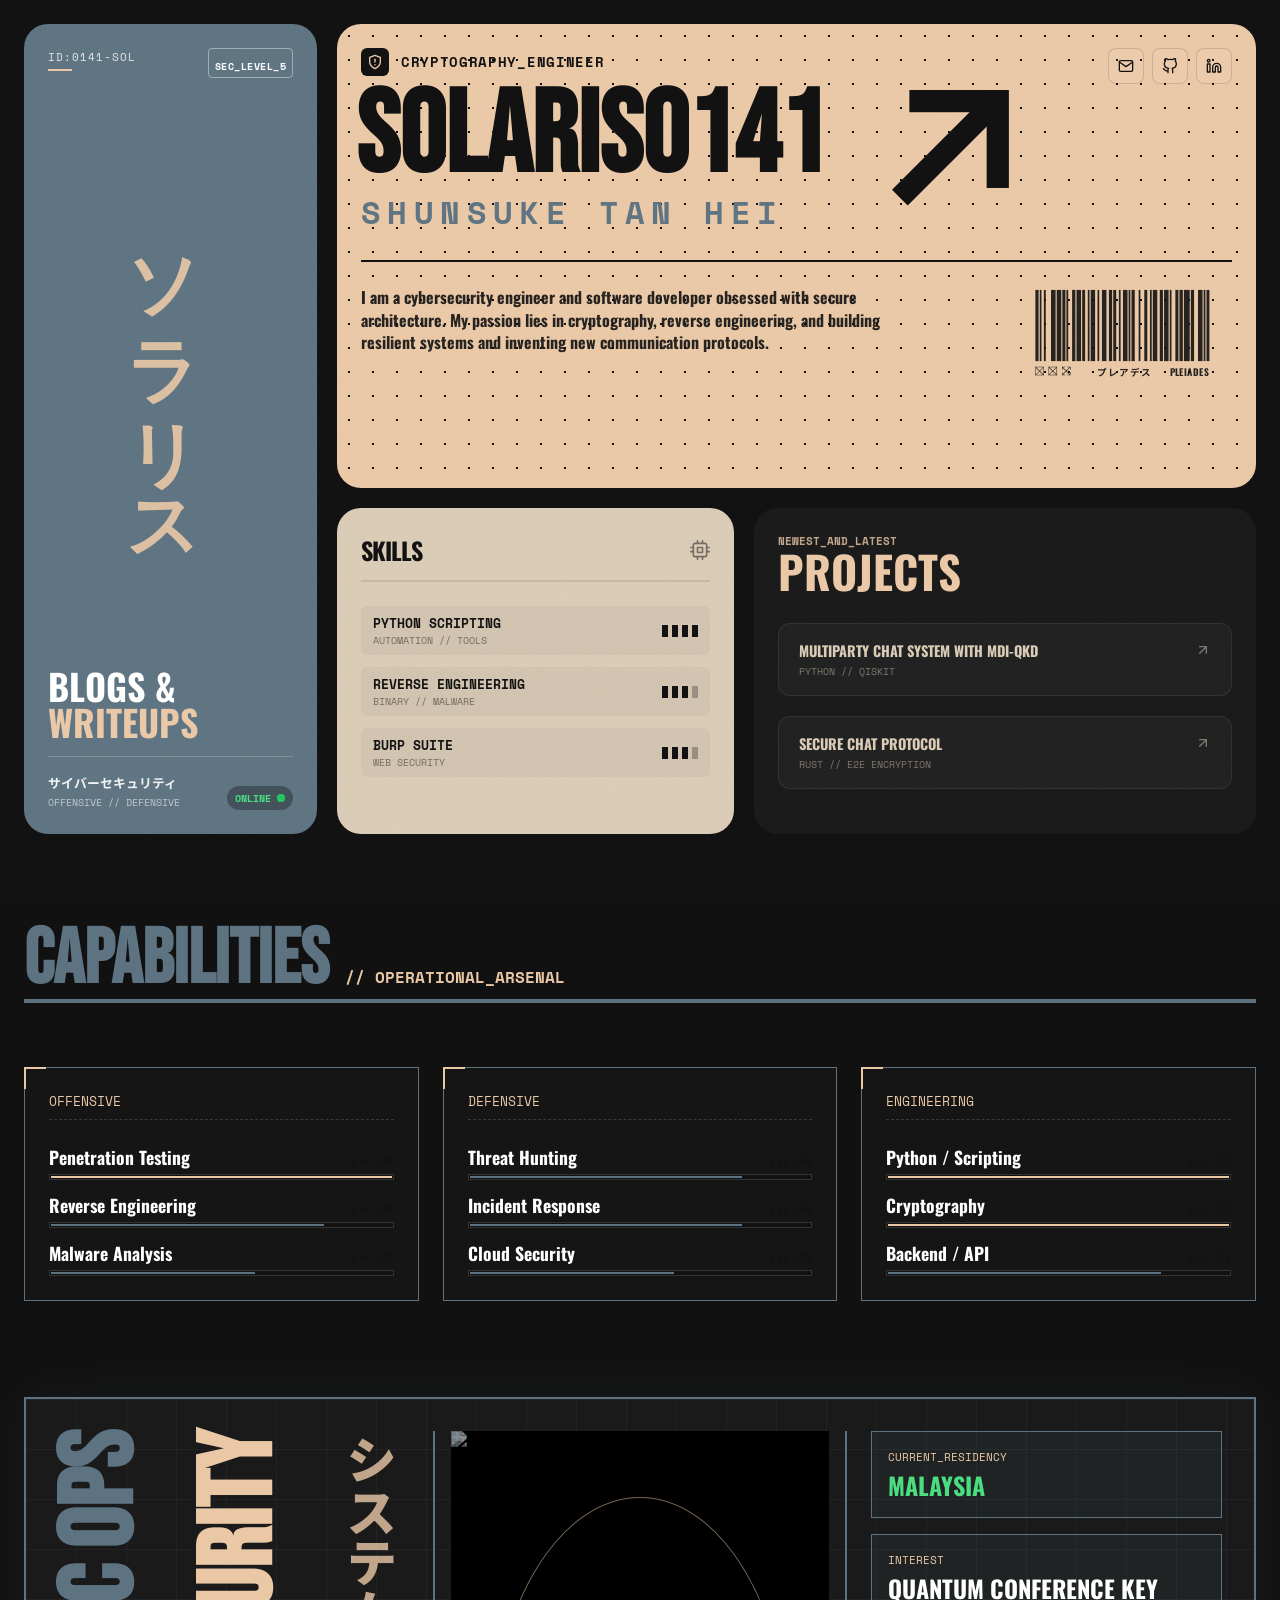
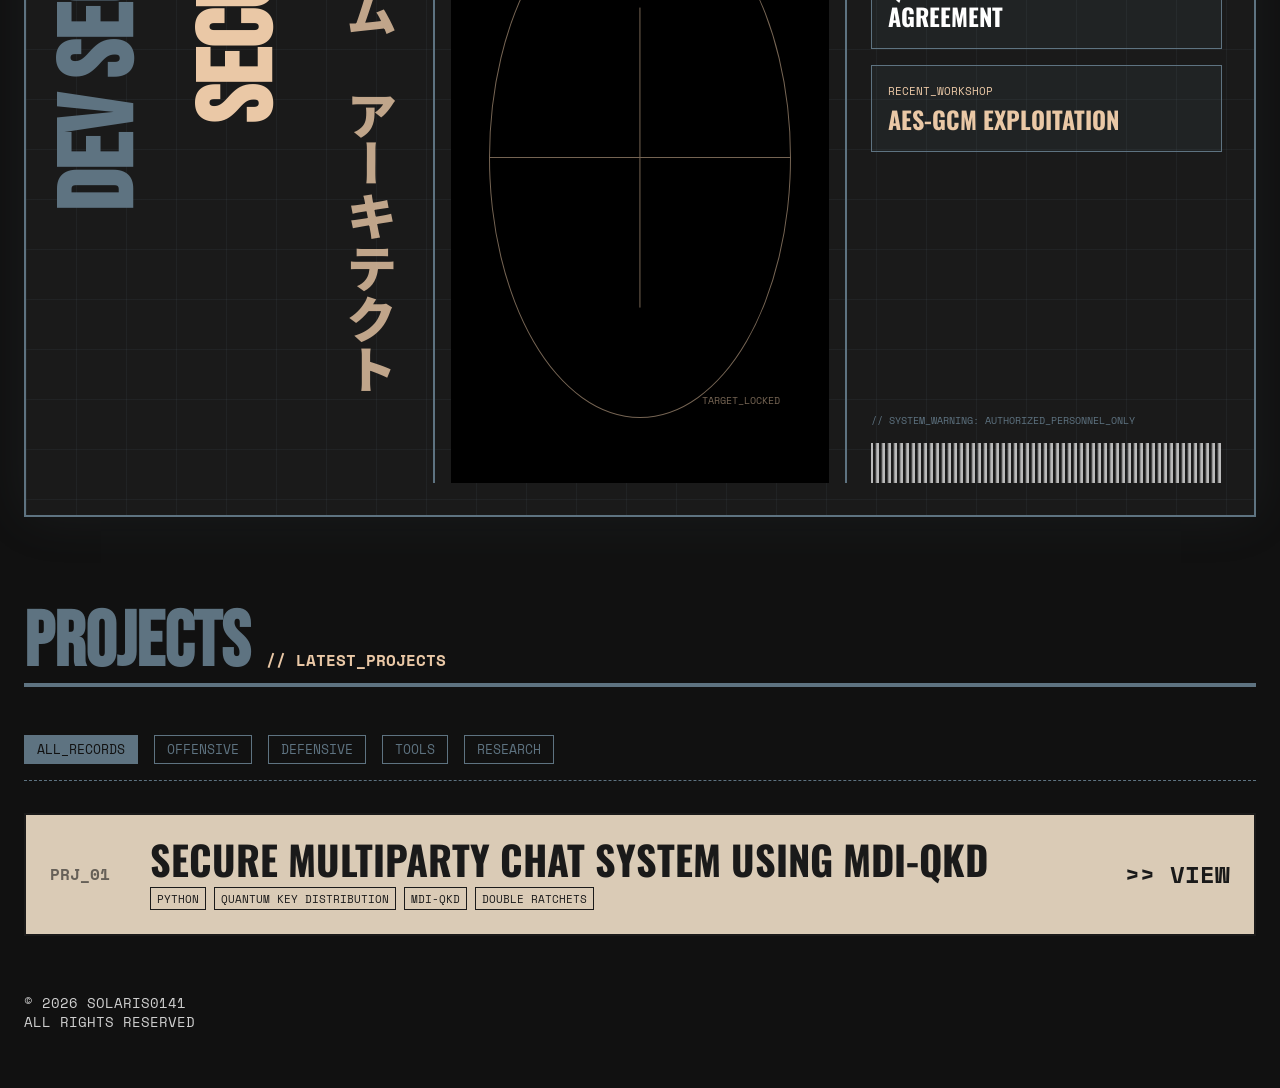
==== commit d3b208a7: "mathjax qol and footer changes" ====
--- a/index.html
+++ b/index.html
@@ -81,13 +81,13 @@
           <header class="card card-hero">
              <!-- Social Buttons -->
              <div class="socials-container">
-                <a href="mailto:contact@solaris.dev" class="social-btn" aria-label="Email">
+                <a href="mailto:solaris0141@gmail.com" class="social-btn" aria-label="Email">
                    <svg class="icon icon-sm" viewBox="0 0 24 24"><path d="M4 4h16c1.1 0 2 .9 2 2v12c0 1.1-.9 2-2 2H4c-1.1 0-2-.9-2-2V6c0-1.1.9-2 2-2z"></path><polyline points="22,6 12,13 2,6"></polyline></svg>
                 </a>
-                <a href="https://github.com" target="_blank" class="social-btn" aria-label="GitHub">
+                <a href="https://github.com/solaris0141" target="_blank" class="social-btn" aria-label="GitHub">
                    <svg class="icon icon-sm" viewBox="0 0 24 24"><path d="M9 19c-5 1.5-5-2.5-7-3m14 6v-3.87a3.37 3.37 0 0 0-.94-2.61c3.14-.35 6.44-1.54 6.44-7A5.44 5.44 0 0 0 20 4.77 5.07 5.07 0 0 0 19.91 1S18.73.65 16 2.48a13.38 13.38 0 0 0-7 0C6.27.65 5.09 1 5.09 1A5.07 5.07 0 0 0 5 4.77a5.44 5.44 0 0 0-1.5 3.78c0 5.42 3.3 6.61 6.44 7A3.37 3.37 0 0 0 9 18.13V22"></path></svg>
                 </a>
-                <a href="https://linkedin.com" target="_blank" class="social-btn" aria-label="LinkedIn">
+                <a href="https://www.linkedin.com/in/shunsuke-tan-1ba309216/" target="_blank" class="social-btn" aria-label="LinkedIn">
                    <svg class="icon icon-sm" viewBox="0 0 24 24"><path d="M16 8a6 6 0 0 1 6 6v7h-4v-7a2 2 0 0 0-2-2 2 2 0 0 0-2 2v7h-4v-7a6 6 0 0 1 6-6z"></path><rect x="2" y="9" width="4" height="12"></rect><circle cx="4" cy="4" r="2"></circle></svg>
                 </a>
              </div>
@@ -485,11 +485,7 @@
             <div class="footer-info-row">
                 <div class="font-mono footer-meta-text">
                     © 2026 SOLARIS0141<br>
-                    ALL RIGHTS RESERVED // SHUNSUKE TAN HEI
-                </div>
-                <div class="font-mono text-uc footer-meta-text text-right">
-                    LAT: 35.6762 N<br>
-                    LNG: 139.6503 E
+                    ALL RIGHTS RESERVED
                 </div>
             </div>
         </footer>
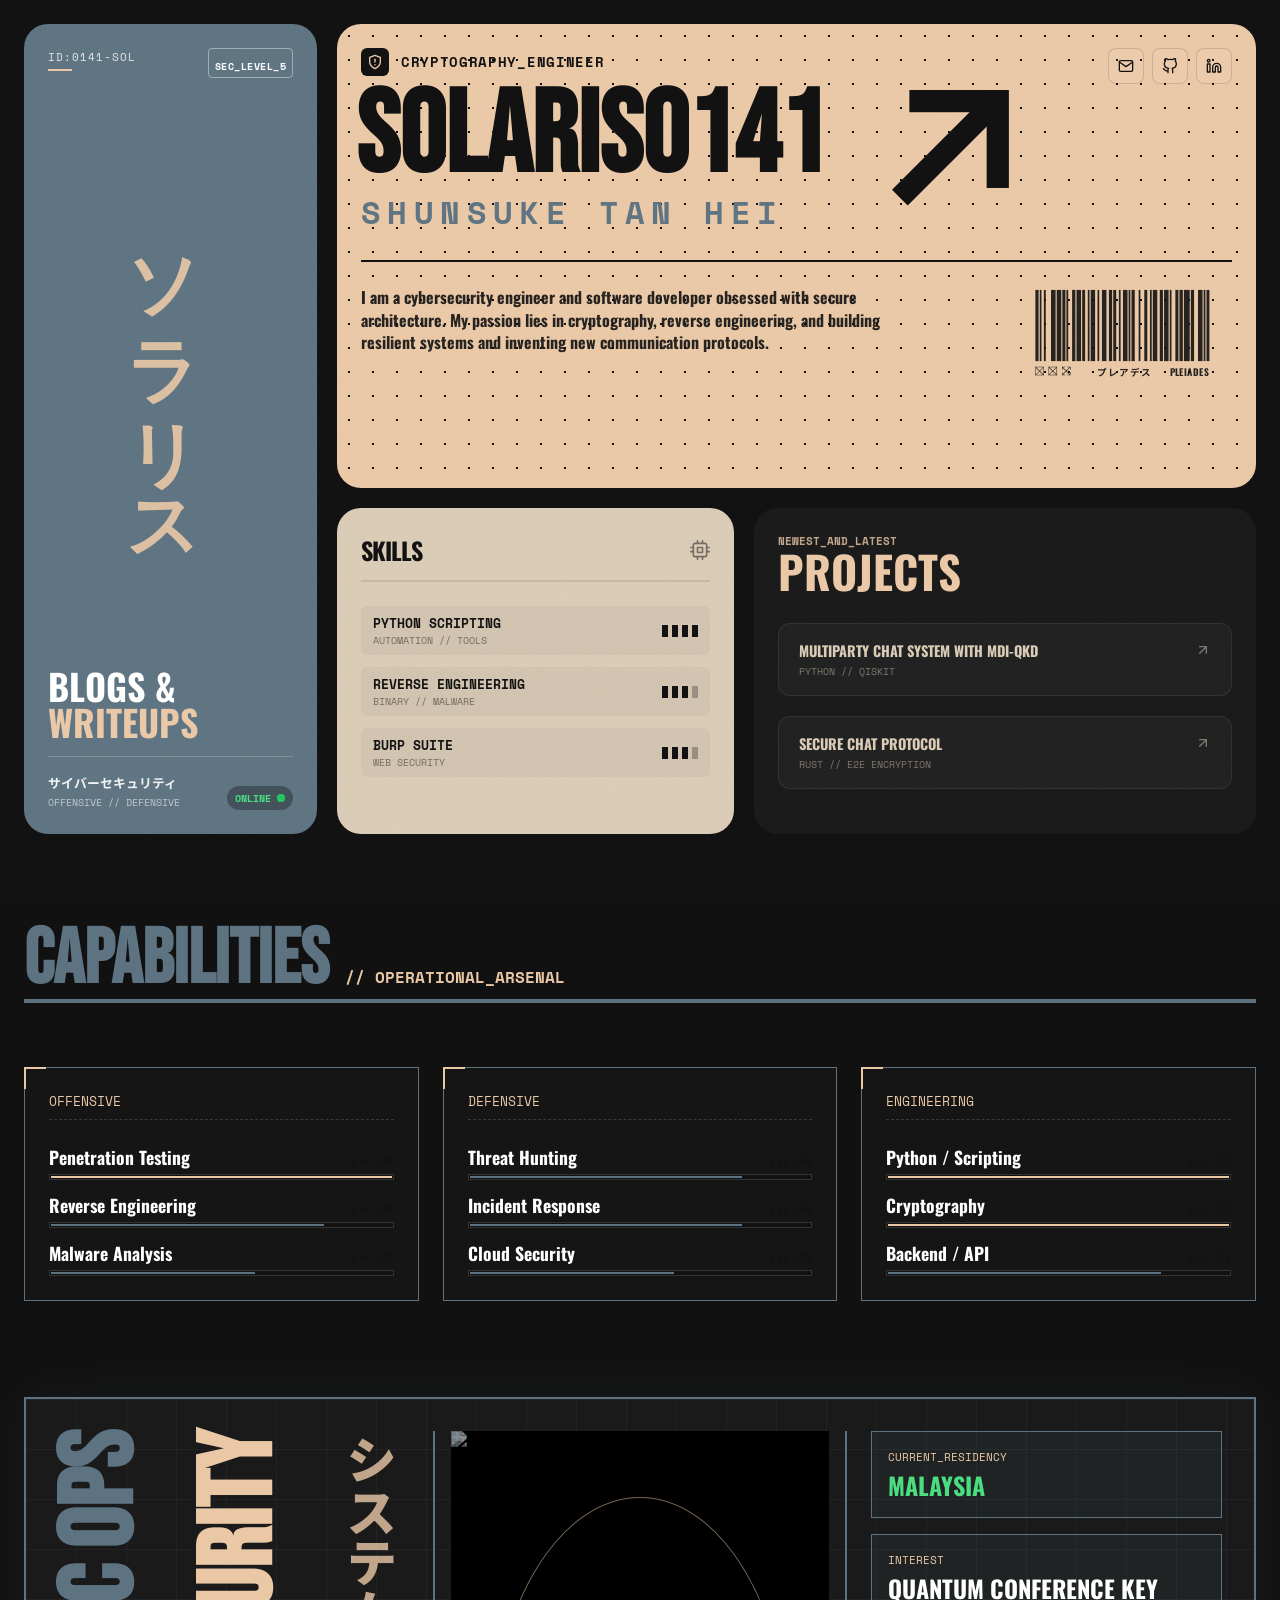
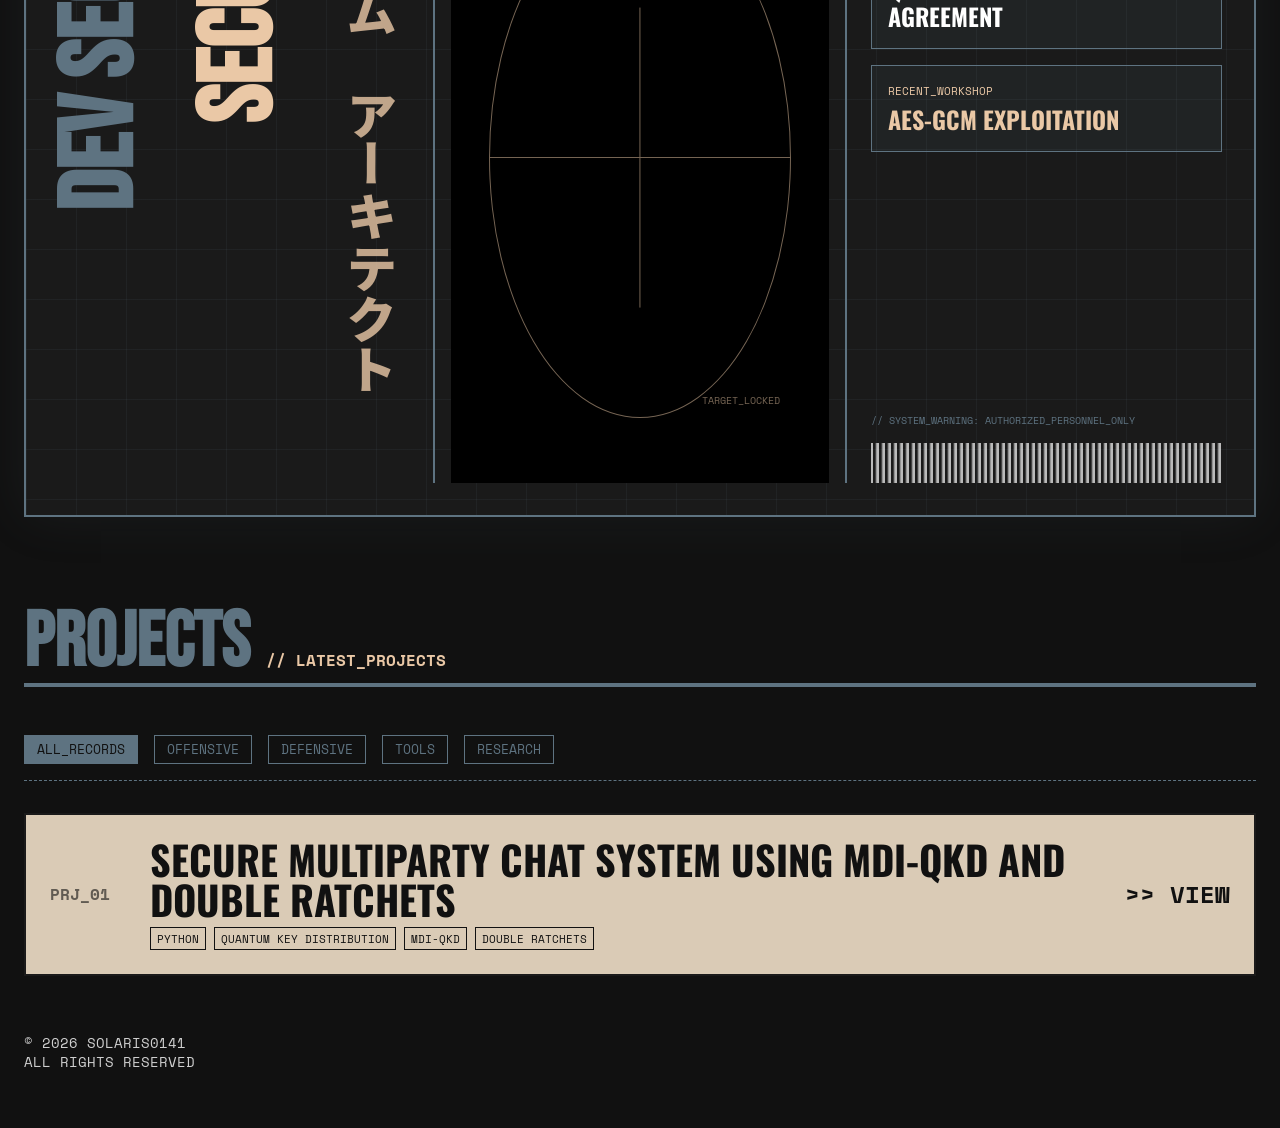
==== commit 77cf30f4: "Added FYP Blog and updated index projects section" ====
--- a/index.html
+++ b/index.html
@@ -270,7 +270,7 @@
 
              <div class="project-list">
                 <!-- Project 1 -->
-                <a href="#" class="project-item group">
+                <a href="blogs/30-08-2025-FYP/30-08-2025-FYP.html" class="project-item group">
                    <div class="flex justify-between items-center">
                       <span class="font-bold text-uc project-name">Multiparty Chat System with MDI-QKD</span>
                       <svg class="icon icon-sm arrow-icon" viewBox="0 0 24 24">
@@ -460,20 +460,20 @@
                  <button class="filter-btn">RESEARCH</button>
             </div>
 
-            <div class="archive-row">
+            <a href="blogs/30-08-2025-FYP/30-08-2025-FYP.html" class="archive-row" style="text-decoration: none; color: inherit;">
                 <div class="archive-id">PRJ_01</div>
                 <div class="archive-main">
-                    <h3 class="archive-title">Secure Multiparty Chat System Using MDI-QKD</h3>
+                    <h3 class="archive-title">Secure Multiparty Chat System Using MDI-QKD and Double Ratchets</h3>
                     <div class="archive-tags">
-                       <span class="archive-tag">Python</span>
-                       <span class="archive-tag">Quantum Key Distribution</span>
-                       <span class="archive-tag">MDI-QKD</span>
-                       <span class="archive-tag">Double Ratchets</span>
+                    <span class="archive-tag">Python</span>
+                    <span class="archive-tag">Quantum Key Distribution</span>
+                    <span class="archive-tag">MDI-QKD</span>
+                    <span class="archive-tag">Double Ratchets</span>
                     </div>
                 </div>
                 <div class="archive-action">>> VIEW</div>
                 <div class="stamp">RESEARCH</div>
-            </div>
+            </a>
 
             </div>
          
